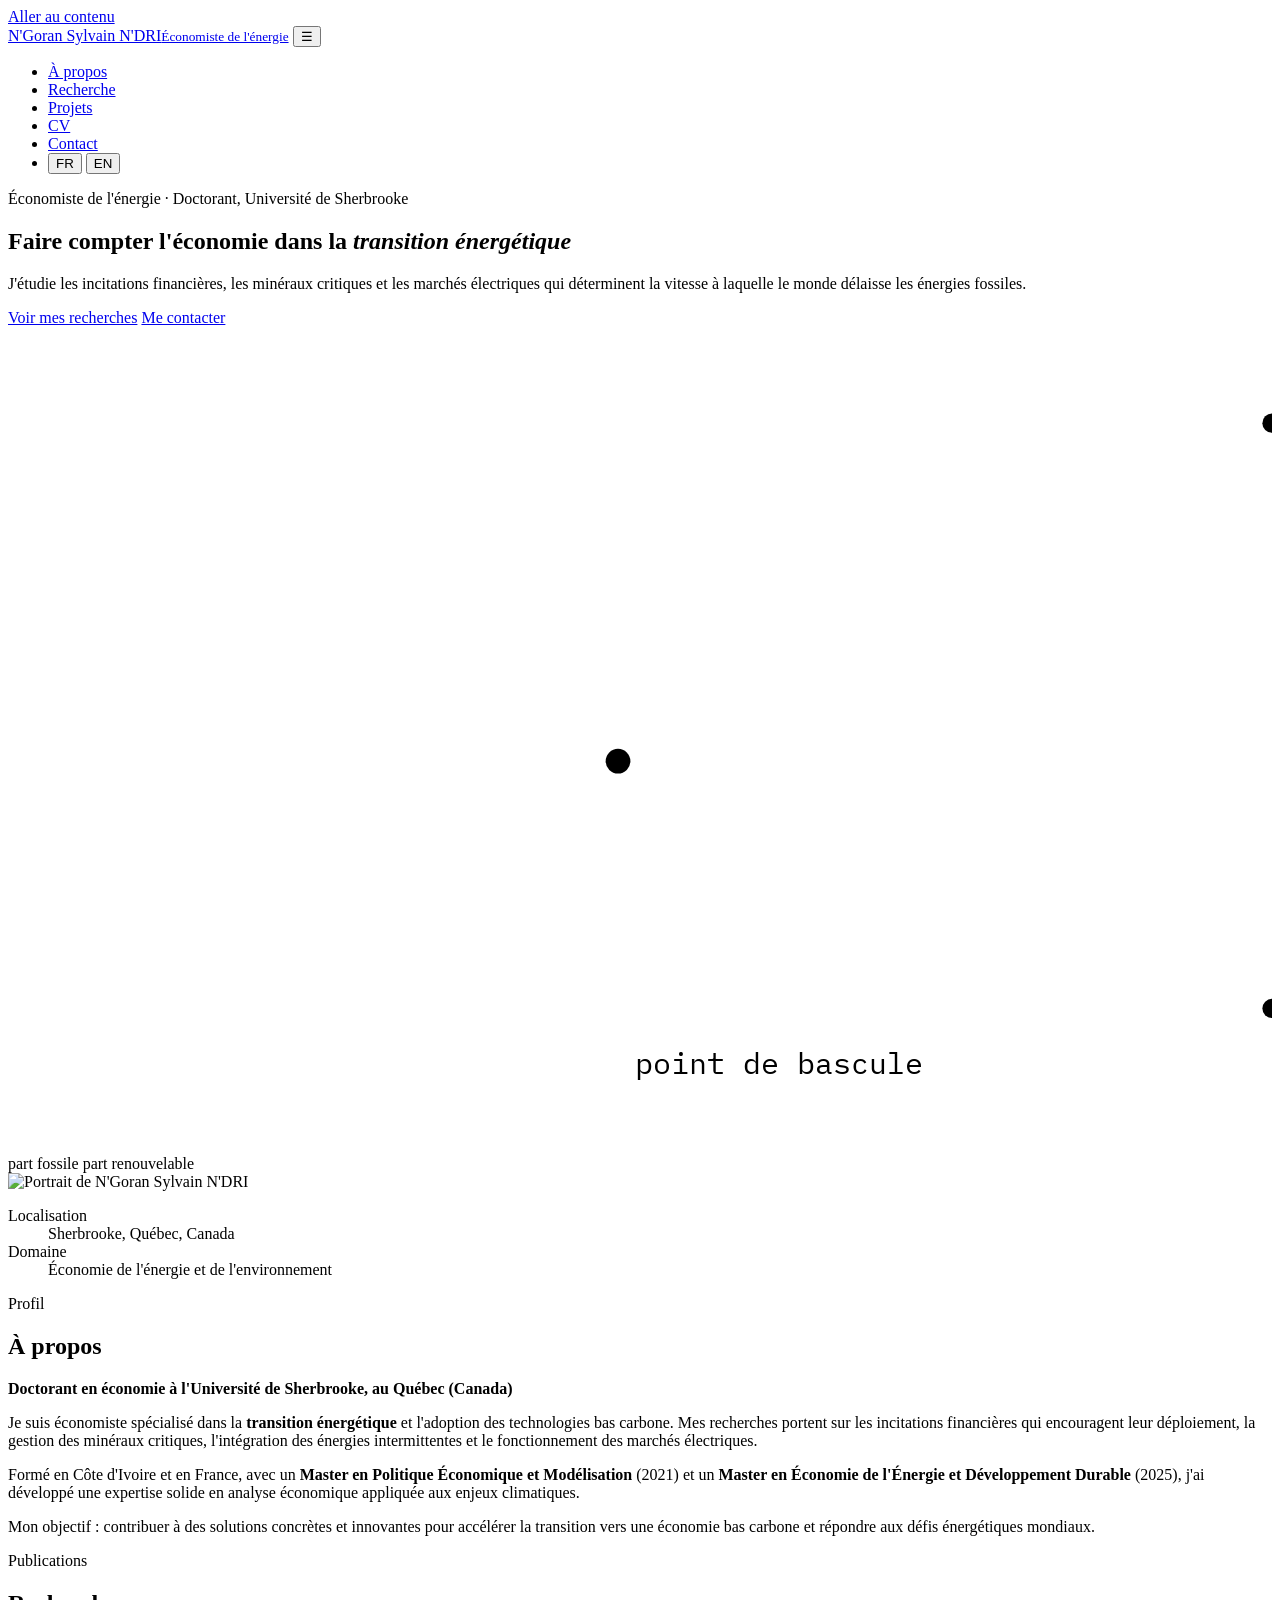
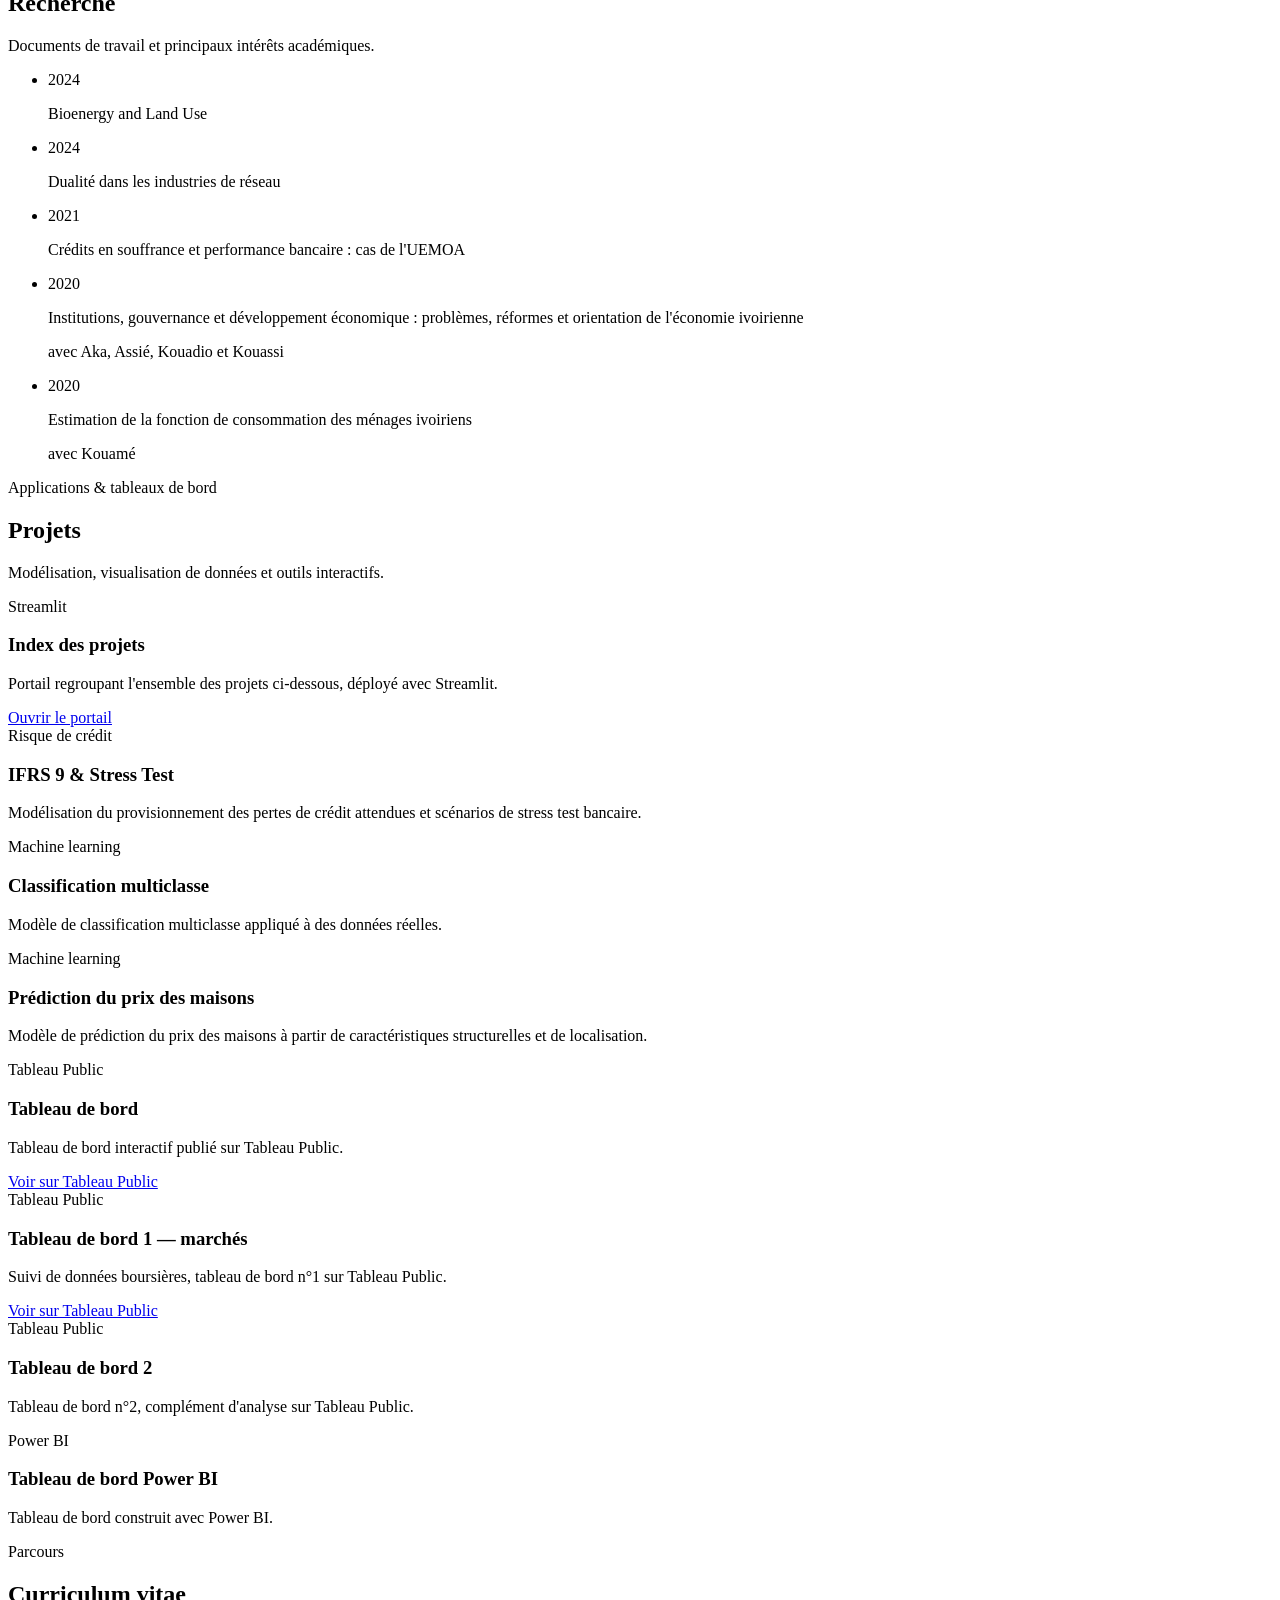
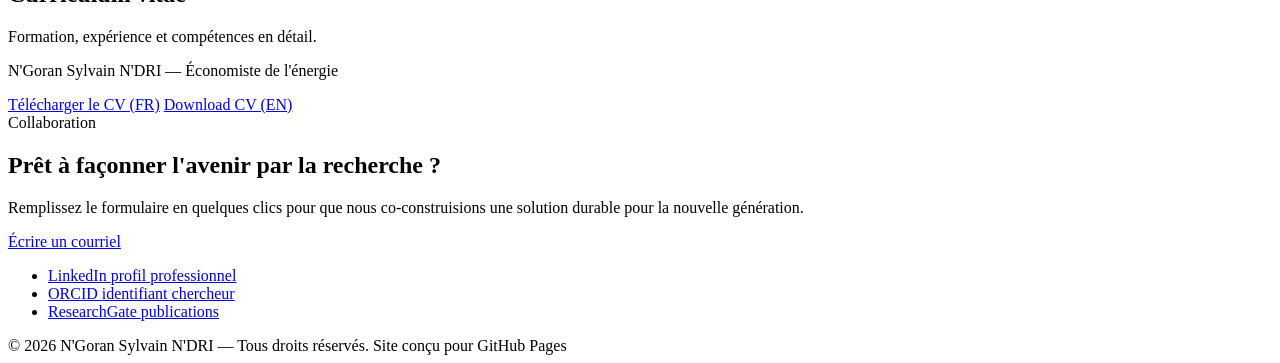
==== index.html @ 0ca48162 "Add files via upload" ====
<!DOCTYPE html>
<html lang="fr">
<head>
<meta charset="UTF-8">
<meta name="viewport" content="width=device-width, initial-scale=1.0">
<title>N'Goran Sylvain N'DRI — Économiste de l'énergie</title>
<meta name="description" content="N'Goran Sylvain N'DRI, économiste de l'énergie et doctorant à l'Université de Sherbrooke. Recherche sur la transition énergétique, les minéraux critiques et les marchés électriques.">
<link rel="icon" href="data:,">
<link rel="preconnect" href="https://fonts.googleapis.com">
<link rel="preconnect" href="https://fonts.gstatic.com" crossorigin>
<link href="https://fonts.googleapis.com/css2?family=Fraunces:ital,opsz,wght@0,9..144,400;0,9..144,600;1,9..144,500&family=IBM+Plex+Sans:wght@400;500;600&family=IBM+Plex+Mono:wght@400;500&display=swap" rel="stylesheet">
<link rel="stylesheet" href="assets/css/style.css">
</head>
<body>

<a class="skip-link" href="#main">Aller au contenu</a>

<header class="site-header">
  <nav class="nav">
    <a class="wordmark" href="#top">N'Goran Sylvain N'DRI<small>Économiste de l'énergie</small></a>
    <button class="nav-toggle" aria-expanded="false" aria-label="Ouvrir le menu">☰</button>
    <ul class="nav-links">
      <li><a href="#about" data-i18n="nav.about">À propos</a></li>
      <li><a href="#research" data-i18n="nav.research">Recherche</a></li>
      <li><a href="#projects" data-i18n="nav.projects">Projets</a></li>
      <li><a href="#cv" data-i18n="nav.cv">CV</a></li>
      <li><a href="#contact" data-i18n="nav.contact">Contact</a></li>
      <li class="lang-toggle" role="group" aria-label="Langue du site">
        <button type="button" data-lang="fr" aria-pressed="true">FR</button>
        <button type="button" data-lang="en" aria-pressed="false">EN</button>
      </li>
    </ul>
  </nav>
</header>

<main id="main">

  <!-- ================= HERO ================= -->
  <section class="hero" id="top">
    <div class="container">
      <div class="hero-text">
        <span class="hero-eyebrow" data-i18n="hero.eyebrow">Économiste de l'énergie · Doctorant, Université de Sherbrooke</span>
        <h1 data-i18n="hero.h1">Faire compter l'économie dans la <em>transition énergétique</em></h1>
        <p class="hero-lede" data-i18n="hero.lede">J'étudie les incitations financières, les minéraux critiques et les marchés électriques qui déterminent la vitesse à laquelle le monde délaisse les énergies fossiles.</p>
        <div class="hero-actions">
          <a class="btn btn-primary" href="#research" data-i18n="hero.cta1">Voir mes recherches</a>
          <a class="btn btn-ghost" href="#contact" data-i18n="hero.cta2">Me contacter</a>
        </div>
      </div>

      <div class="hero-chart" aria-hidden="true">
        <svg viewBox="0 0 460 300" xmlns="http://www.w3.org/2000/svg">
          <!-- axe -->
          <line x1="0" y1="255" x2="460" y2="255" stroke="rgba(255,255,255,0.18)" stroke-width="1"/>
          <!-- graduations façon compteur -->
          <g stroke="rgba(255,255,255,0.18)" stroke-width="1">
            <line x1="0" y1="255" x2="0" y2="262"/>
            <line x1="76" y1="255" x2="76" y2="262"/>
            <line x1="152" y1="255" x2="152" y2="262"/>
            <line x1="228" y1="255" x2="228" y2="262"/>
            <line x1="304" y1="255" x2="304" y2="262"/>
            <line x1="380" y1="255" x2="380" y2="262"/>
            <line x1="456" y1="255" x2="456" y2="262"/>
          </g>

          <!-- courbe fossile : décline -->
          <path d="M0,60 C 90,75 150,120 220,165 C 300,205 360,235 460,248"
                fill="none" stroke="var(--fossil)" stroke-width="2.5" stroke-linecap="round"/>
          <!-- courbe renouvelable : monte -->
          <path d="M0,240 C 90,225 150,190 220,150 C 300,100 360,60 460,35"
                fill="none" stroke="var(--renew)" stroke-width="2.5" stroke-linecap="round"/>

          <!-- point de croisement -->
          <circle cx="222" cy="158" r="4.5" fill="var(--amber)"/>
          <line x1="222" y1="158" x2="222" y2="255" stroke="var(--amber)" stroke-width="1" stroke-dasharray="3 4"/>
          <text x="228" y="272" fill="var(--amber)" font-family="IBM Plex Mono, monospace" font-size="11">
            point de bascule
          </text>

          <!-- marqueurs de fin -->
          <circle cx="460" cy="248" r="3.5" fill="var(--fossil)"/>
          <circle cx="460" cy="35" r="3.5" fill="var(--renew)"/>
        </svg>
        <div class="chart-caption">
          <span><i class="dot" style="background:var(--fossil)"></i><span data-i18n="hero.chart.fossil">part fossile</span></span>
          <span><i class="dot" style="background:var(--renew)"></i><span data-i18n="hero.chart.renew">part renouvelable</span></span>
        </div>
      </div>
    </div>
  </section>

  <!-- ================= ABOUT ================= -->
  <section id="about">
    <div class="container about-grid">
      <div class="about-side">
        <div class="about-portrait">
          <img src="assets/img/portrait.png" alt="Portrait de N'Goran Sylvain N'DRI" width="260" height="298">
        </div>
        <dl class="about-credentials">
          <dt data-i18n="about.cred.location">Localisation</dt>
          <dd data-i18n="about.cred.location.val">Sherbrooke, Québec, Canada</dd>
          <dt data-i18n="about.cred.field">Domaine</dt>
          <dd data-i18n="about.cred.field.val">Économie de l'énergie et de l'environnement</dd>
        </dl>
      </div>
      <div class="about-body">
        <span class="eyebrow" data-i18n="about.eyebrow">Profil</span>
        <h2 data-i18n="about.h2">À propos</h2>
        <p style="margin-top:18px; font-weight:600; color:var(--teal);" data-i18n="about.role">Doctorant en économie à l'Université de Sherbrooke, au Québec (Canada)</p>
        <p data-i18n="about.p1">Je suis économiste spécialisé dans la <strong>transition énergétique</strong> et l'adoption des technologies bas carbone. Mes recherches portent sur les incitations financières qui encouragent leur déploiement, la gestion des minéraux critiques, l'intégration des énergies intermittentes et le fonctionnement des marchés électriques.</p>
        <p data-i18n="about.p2">Formé en Côte d'Ivoire et en France, avec un <strong>Master en Politique Économique et Modélisation</strong> (2021) et un <strong>Master en Économie de l'Énergie et Développement Durable</strong> (2025), j'ai développé une expertise solide en analyse économique appliquée aux enjeux climatiques.</p>
        <p class="pull-goal" data-i18n="about.goal">Mon objectif : contribuer à des solutions concrètes et innovantes pour accélérer la transition vers une économie bas carbone et répondre aux défis énergétiques mondiaux.</p>
      </div>
    </div>
  </section>

  <!-- ================= RESEARCH ================= -->
  <section id="research">
    <div class="container">
      <div class="section-head">
        <div>
          <span class="eyebrow" data-i18n="research.eyebrow">Publications</span>
          <h2 data-i18n="research.h2">Recherche</h2>
        </div>
        <p data-i18n="research.p">Documents de travail et principaux intérêts académiques.</p>
      </div>

      <ul class="paper-list">
        <li class="paper-item">
          <span class="paper-year">2024</span>
          <div>
            <p class="paper-title">Bioenergy and Land Use</p>
          </div>
        </li>
        <li class="paper-item">
          <span class="paper-year">2024</span>
          <div>
            <p class="paper-title">Dualité dans les industries de réseau</p>
          </div>
        </li>
        <li class="paper-item">
          <span class="paper-year">2021</span>
          <div>
            <p class="paper-title">Crédits en souffrance et performance bancaire&nbsp;: cas de l'UEMOA</p>
          </div>
        </li>
        <li class="paper-item">
          <span class="paper-year">2020</span>
          <div>
            <p class="paper-title">Institutions, gouvernance et développement économique&nbsp;: problèmes, réformes et orientation de l'économie ivoirienne</p>
            <p class="paper-coauthors" data-i18n="research.coauthors1">avec Aka, Assié, Kouadio et Kouassi</p>
          </div>
        </li>
        <li class="paper-item">
          <span class="paper-year">2020</span>
          <div>
            <p class="paper-title">Estimation de la fonction de consommation des ménages ivoiriens</p>
            <p class="paper-coauthors" data-i18n="research.coauthors2">avec Kouamé</p>
          </div>
        </li>
      </ul>
    </div>
  </section>

  <!-- ================= PROJECTS ================= -->
  <section id="projects">
    <div class="container">
      <div class="section-head">
        <div>
          <span class="eyebrow" data-i18n="projects.eyebrow">Applications &amp; tableaux de bord</span>
          <h2 data-i18n="projects.h2">Projets</h2>
        </div>
        <p data-i18n="projects.p">Modélisation, visualisation de données et outils interactifs.</p>
      </div>

      <div class="project-grid">
        <div class="project-card">
          <span class="project-tag">Streamlit</span>
          <h3>Index des projets</h3>
          <p data-i18n="projects.index.desc">Portail regroupant l'ensemble des projets ci-dessous, déployé avec Streamlit.</p>
          <a href="https://sylvainndri-ndri-index-3czarp.streamlit.app/" target="_blank" rel="noopener" data-i18n="projects.index.link">Ouvrir le portail</a>
        </div>

        <div class="project-card">
          <span class="project-tag">Risque de crédit</span>
          <h3>IFRS 9 &amp; Stress Test</h3>
          <p data-i18n="projects.ifrs.desc">Modélisation du provisionnement des pertes de crédit attendues et scénarios de stress test bancaire.</p>
        </div>

        <div class="project-card">
          <span class="project-tag">Machine learning</span>
          <h3>Classification multiclasse</h3>
          <p data-i18n="projects.classif.desc">Modèle de classification multiclasse appliqué à des données réelles.</p>
        </div>

        <div class="project-card">
          <span class="project-tag">Machine learning</span>
          <h3>Prédiction du prix des maisons</h3>
          <p data-i18n="projects.house.desc">Modèle de prédiction du prix des maisons à partir de caractéristiques structurelles et de localisation.</p>
        </div>

        <div class="project-card">
          <span class="project-tag">Tableau Public</span>
          <h3>Tableau de bord</h3>
          <p data-i18n="projects.tableau0.desc">Tableau de bord interactif publié sur Tableau Public.</p>
          <a href="https://public.tableau.com/app/profile/tony5276/viz/Tableaudebord_16713179649930/Tableaudebord" target="_blank" rel="noopener" data-i18n="projects.tableau0.link">Voir sur Tableau Public</a>
        </div>

        <div class="project-card">
          <span class="project-tag">Tableau Public</span>
          <h3>Tableau de bord 1 — marchés</h3>
          <p data-i18n="projects.tableau1.desc">Suivi de données boursières, tableau de bord n°1 sur Tableau Public.</p>
          <a href="https://public.tableau.com/app/profile/tony5276/viz/Stock_16720822769790/Tableaudebord1" target="_blank" rel="noopener" data-i18n="projects.tableau1.link">Voir sur Tableau Public</a>
        </div>

        <div class="project-card">
          <span class="project-tag">Tableau Public</span>
          <h3>Tableau de bord 2</h3>
          <p data-i18n="projects.tableau2.desc">Tableau de bord n°2, complément d'analyse sur Tableau Public.</p>
        </div>

        <div class="project-card">
          <span class="project-tag">Power BI</span>
          <h3>Tableau de bord Power BI</h3>
          <p data-i18n="projects.powerbi.desc">Tableau de bord construit avec Power BI.</p>
        </div>
      </div>
    </div>
  </section>

  <!-- ================= CV ================= -->
  <section id="cv" class="cv-section">
    <div class="container">
      <div class="section-head">
        <div>
          <span class="eyebrow" data-i18n="cv.eyebrow">Parcours</span>
          <h2 data-i18n="cv.h2">Curriculum vitae</h2>
        </div>
        <p data-i18n="cv.p">Formation, expérience et compétences en détail.</p>
      </div>

      <div class="cv-box">
        <p>N'Goran Sylvain N'DRI — Économiste de l'énergie</p>
        <div class="cv-actions">
          <!-- TODO : déposez vos fichiers CV dans assets/cv/ et corrigez les noms ci-dessous si besoin -->
          <a class="btn btn-outline" href="assets/cv/CV-NDRI-FR.pdf" data-i18n="cv.download.fr">Télécharger le CV (FR)</a>
          <a class="btn btn-outline" href="assets/cv/CV-NDRI-EN.pdf" data-i18n="cv.download.en">Download CV (EN)</a>
        </div>
      </div>
    </div>
  </section>

  <!-- ================= CONTACT ================= -->
  <section id="contact" class="contact-section">
    <div class="container contact-grid">
      <div>
        <span class="eyebrow" data-i18n="contact.eyebrow">Collaboration</span>
        <h2 data-i18n="contact.h2">Prêt à façonner l'avenir par la recherche&nbsp;?</h2>
        <p class="contact-lede" data-i18n="contact.lede">Remplissez le formulaire en quelques clics pour que nous co-construisions une solution durable pour la nouvelle génération.</p>
        <!-- TODO : remplacez par votre adresse courriel -->
        <a class="btn btn-primary" href="mailto:contact@sylvain-ndri.com" data-i18n="contact.emailbtn">Écrire un courriel</a>
      </div>
      <ul class="social-list">
        <!-- TODO : remplacez les liens # par vos profils réels -->
        <li><a href="#" target="_blank" rel="noopener">LinkedIn <span class="hint" data-i18n="contact.linkedin.hint">profil professionnel</span></a></li>
        <li><a href="#" target="_blank" rel="noopener">ORCID <span class="hint" data-i18n="contact.orcid.hint">identifiant chercheur</span></a></li>
        <li><a href="#" target="_blank" rel="noopener">ResearchGate <span class="hint" data-i18n="contact.researchgate.hint">publications</span></a></li>
      </ul>
    </div>
  </section>

</main>

<footer class="site-footer">
  <div class="container">
    <span>© 2026 N'Goran Sylvain N'DRI — <span data-i18n="footer.rights">Tous droits réservés.</span></span>
    <span data-i18n="footer.built">Site conçu pour GitHub Pages</span>
  </div>
</footer>

<script src="assets/js/script.js"></script>
</body>
</html>
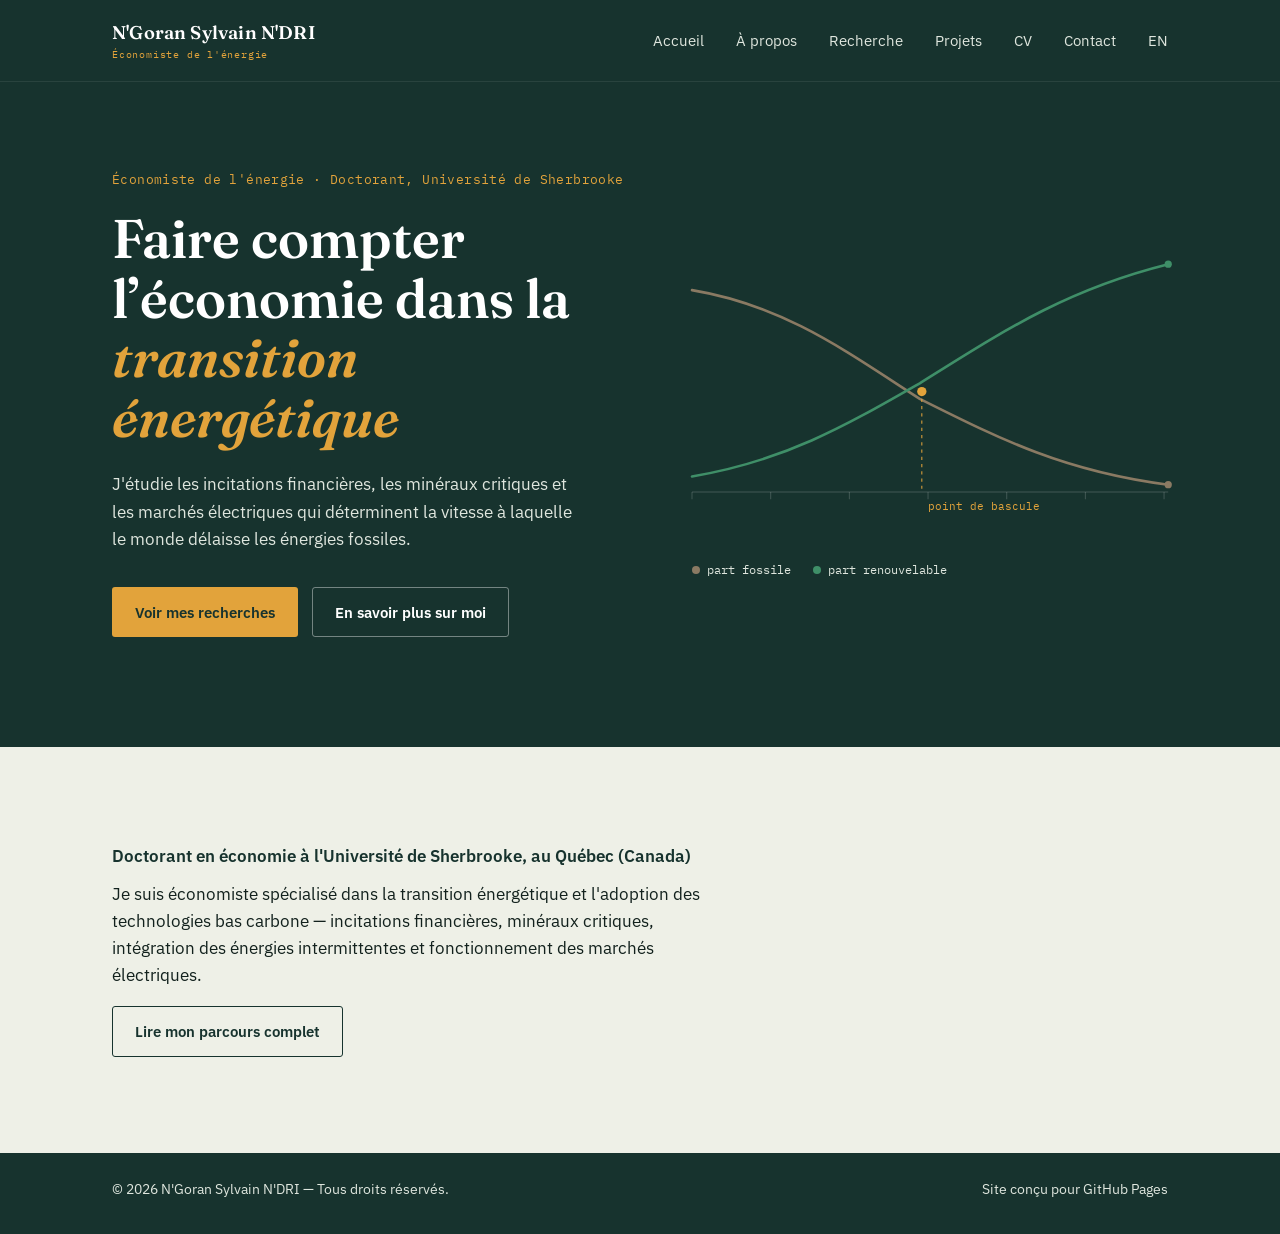
==== commit 23e72440: "Add files via upload" ====
--- a/index.html
+++ b/index.html
@@ -4,12 +4,12 @@
 <meta charset="UTF-8">
 <meta name="viewport" content="width=device-width, initial-scale=1.0">
 <title>N'Goran Sylvain N'DRI — Économiste de l'énergie</title>
-<meta name="description" content="N'Goran Sylvain N'DRI, économiste de l'énergie et doctorant à l'Université de Sherbrooke. Recherche sur la transition énergétique, les minéraux critiques et les marchés électriques.">
-<link rel="icon" href="data:,">
+
 <link rel="preconnect" href="https://fonts.googleapis.com">
 <link rel="preconnect" href="https://fonts.gstatic.com" crossorigin>
 <link href="https://fonts.googleapis.com/css2?family=Fraunces:ital,opsz,wght@0,9..144,400;0,9..144,600;1,9..144,500&family=IBM+Plex+Sans:wght@400;500;600&family=IBM+Plex+Mono:wght@400;500&display=swap" rel="stylesheet">
 <link rel="stylesheet" href="assets/css/style.css">
+<link rel="icon" href="data:,">
 </head>
 <body>
 
@@ -17,42 +17,37 @@
 
 <header class="site-header">
   <nav class="nav">
-    <a class="wordmark" href="#top">N'Goran Sylvain N'DRI<small>Économiste de l'énergie</small></a>
+    <a class="wordmark" href="index.html">N'Goran Sylvain N'DRI<small>Économiste de l'énergie</small></a>
     <button class="nav-toggle" aria-expanded="false" aria-label="Ouvrir le menu">☰</button>
     <ul class="nav-links">
-      <li><a href="#about" data-i18n="nav.about">À propos</a></li>
-      <li><a href="#research" data-i18n="nav.research">Recherche</a></li>
-      <li><a href="#projects" data-i18n="nav.projects">Projets</a></li>
-      <li><a href="#cv" data-i18n="nav.cv">CV</a></li>
-      <li><a href="#contact" data-i18n="nav.contact">Contact</a></li>
-      <li class="lang-toggle" role="group" aria-label="Langue du site">
-        <button type="button" data-lang="fr" aria-pressed="true">FR</button>
-        <button type="button" data-lang="en" aria-pressed="false">EN</button>
-      </li>
+      <li><a href="index.html" aria-current="page">Accueil</a></li>
+      <li><a href="a-propos.html">À propos</a></li>
+      <li><a href="recherche.html">Recherche</a></li>
+      <li><a href="projets.html">Projets</a></li>
+      <li><a href="cv.html">CV</a></li>
+      <li><a href="contact.html">Contact</a></li>
+      <li><a class="lang-link" href="en/index.html">EN</a></li>
     </ul>
   </nav>
 </header>
 
 <main id="main">
 
-  <!-- ================= HERO ================= -->
-  <section class="hero" id="top">
+  <section class="hero">
     <div class="container">
       <div class="hero-text">
-        <span class="hero-eyebrow" data-i18n="hero.eyebrow">Économiste de l'énergie · Doctorant, Université de Sherbrooke</span>
-        <h1 data-i18n="hero.h1">Faire compter l'économie dans la <em>transition énergétique</em></h1>
-        <p class="hero-lede" data-i18n="hero.lede">J'étudie les incitations financières, les minéraux critiques et les marchés électriques qui déterminent la vitesse à laquelle le monde délaisse les énergies fossiles.</p>
+        <span class="hero-eyebrow">Économiste de l'énergie · Doctorant, Université de Sherbrooke</span>
+        <h1>Faire compter l’économie dans la <em>transition énergétique</em></h1>
+        <p class="hero-lede">J'étudie les incitations financières, les minéraux critiques et les marchés électriques qui déterminent la vitesse à laquelle le monde délaisse les énergies fossiles.</p>
         <div class="hero-actions">
-          <a class="btn btn-primary" href="#research" data-i18n="hero.cta1">Voir mes recherches</a>
-          <a class="btn btn-ghost" href="#contact" data-i18n="hero.cta2">Me contacter</a>
+          <a class="btn btn-primary" href="recherche.html">Voir mes recherches</a>
+          <a class="btn btn-ghost" href="a-propos.html">En savoir plus sur moi</a>
         </div>
       </div>
-
+      
       <div class="hero-chart" aria-hidden="true">
         <svg viewBox="0 0 460 300" xmlns="http://www.w3.org/2000/svg">
-          <!-- axe -->
           <line x1="0" y1="255" x2="460" y2="255" stroke="rgba(255,255,255,0.18)" stroke-width="1"/>
-          <!-- graduations façon compteur -->
           <g stroke="rgba(255,255,255,0.18)" stroke-width="1">
             <line x1="0" y1="255" x2="0" y2="262"/>
             <line x1="76" y1="255" x2="76" y2="262"/>
@@ -62,210 +57,32 @@
             <line x1="380" y1="255" x2="380" y2="262"/>
             <line x1="456" y1="255" x2="456" y2="262"/>
           </g>
-
-          <!-- courbe fossile : décline -->
           <path d="M0,60 C 90,75 150,120 220,165 C 300,205 360,235 460,248"
                 fill="none" stroke="var(--fossil)" stroke-width="2.5" stroke-linecap="round"/>
-          <!-- courbe renouvelable : monte -->
           <path d="M0,240 C 90,225 150,190 220,150 C 300,100 360,60 460,35"
                 fill="none" stroke="var(--renew)" stroke-width="2.5" stroke-linecap="round"/>
-
-          <!-- point de croisement -->
           <circle cx="222" cy="158" r="4.5" fill="var(--amber)"/>
           <line x1="222" y1="158" x2="222" y2="255" stroke="var(--amber)" stroke-width="1" stroke-dasharray="3 4"/>
-          <text x="228" y="272" fill="var(--amber)" font-family="IBM Plex Mono, monospace" font-size="11">
-            point de bascule
-          </text>
-
-          <!-- marqueurs de fin -->
+          <text x="228" y="272" fill="var(--amber)" font-family="IBM Plex Mono, monospace" font-size="11">point de bascule</text>
           <circle cx="460" cy="248" r="3.5" fill="var(--fossil)"/>
           <circle cx="460" cy="35" r="3.5" fill="var(--renew)"/>
         </svg>
         <div class="chart-caption">
-          <span><i class="dot" style="background:var(--fossil)"></i><span data-i18n="hero.chart.fossil">part fossile</span></span>
-          <span><i class="dot" style="background:var(--renew)"></i><span data-i18n="hero.chart.renew">part renouvelable</span></span>
+          <span><i class="dot" style="background:var(--fossil)"></i><span>part fossile</span></span>
+          <span><i class="dot" style="background:var(--renew)"></i><span>part renouvelable</span></span>
         </div>
       </div>
+
     </div>
   </section>
 
-  <!-- ================= ABOUT ================= -->
-  <section id="about">
-    <div class="container about-grid">
-      <div class="about-side">
-        <div class="about-portrait">
-          <img src="assets/img/portrait.png" alt="Portrait de N'Goran Sylvain N'DRI" width="260" height="298">
-        </div>
-        <dl class="about-credentials">
-          <dt data-i18n="about.cred.location">Localisation</dt>
-          <dd data-i18n="about.cred.location.val">Sherbrooke, Québec, Canada</dd>
-          <dt data-i18n="about.cred.field">Domaine</dt>
-          <dd data-i18n="about.cred.field.val">Économie de l'énergie et de l'environnement</dd>
-        </dl>
+  <section class="home-intro">
+    <div class="container">
+      <div>
+        <p style="font-weight:600;color:var(--teal);margin-bottom:10px;">Doctorant en économie à l'Université de Sherbrooke, au Québec (Canada)</p>
+        <p>Je suis économiste spécialisé dans la transition énergétique et l'adoption des technologies bas carbone — incitations financières, minéraux critiques, intégration des énergies intermittentes et fonctionnement des marchés électriques.</p>
       </div>
-      <div class="about-body">
-        <span class="eyebrow" data-i18n="about.eyebrow">Profil</span>
-        <h2 data-i18n="about.h2">À propos</h2>
-        <p style="margin-top:18px; font-weight:600; color:var(--teal);" data-i18n="about.role">Doctorant en économie à l'Université de Sherbrooke, au Québec (Canada)</p>
-        <p data-i18n="about.p1">Je suis économiste spécialisé dans la <strong>transition énergétique</strong> et l'adoption des technologies bas carbone. Mes recherches portent sur les incitations financières qui encouragent leur déploiement, la gestion des minéraux critiques, l'intégration des énergies intermittentes et le fonctionnement des marchés électriques.</p>
-        <p data-i18n="about.p2">Formé en Côte d'Ivoire et en France, avec un <strong>Master en Politique Économique et Modélisation</strong> (2021) et un <strong>Master en Économie de l'Énergie et Développement Durable</strong> (2025), j'ai développé une expertise solide en analyse économique appliquée aux enjeux climatiques.</p>
-        <p class="pull-goal" data-i18n="about.goal">Mon objectif : contribuer à des solutions concrètes et innovantes pour accélérer la transition vers une économie bas carbone et répondre aux défis énergétiques mondiaux.</p>
-      </div>
-    </div>
-  </section>
-
-  <!-- ================= RESEARCH ================= -->
-  <section id="research">
-    <div class="container">
-      <div class="section-head">
-        <div>
-          <span class="eyebrow" data-i18n="research.eyebrow">Publications</span>
-          <h2 data-i18n="research.h2">Recherche</h2>
-        </div>
-        <p data-i18n="research.p">Documents de travail et principaux intérêts académiques.</p>
-      </div>
-
-      <ul class="paper-list">
-        <li class="paper-item">
-          <span class="paper-year">2024</span>
-          <div>
-            <p class="paper-title">Bioenergy and Land Use</p>
-          </div>
-        </li>
-        <li class="paper-item">
-          <span class="paper-year">2024</span>
-          <div>
-            <p class="paper-title">Dualité dans les industries de réseau</p>
-          </div>
-        </li>
-        <li class="paper-item">
-          <span class="paper-year">2021</span>
-          <div>
-            <p class="paper-title">Crédits en souffrance et performance bancaire&nbsp;: cas de l'UEMOA</p>
-          </div>
-        </li>
-        <li class="paper-item">
-          <span class="paper-year">2020</span>
-          <div>
-            <p class="paper-title">Institutions, gouvernance et développement économique&nbsp;: problèmes, réformes et orientation de l'économie ivoirienne</p>
-            <p class="paper-coauthors" data-i18n="research.coauthors1">avec Aka, Assié, Kouadio et Kouassi</p>
-          </div>
-        </li>
-        <li class="paper-item">
-          <span class="paper-year">2020</span>
-          <div>
-            <p class="paper-title">Estimation de la fonction de consommation des ménages ivoiriens</p>
-            <p class="paper-coauthors" data-i18n="research.coauthors2">avec Kouamé</p>
-          </div>
-        </li>
-      </ul>
-    </div>
-  </section>
-
-  <!-- ================= PROJECTS ================= -->
-  <section id="projects">
-    <div class="container">
-      <div class="section-head">
-        <div>
-          <span class="eyebrow" data-i18n="projects.eyebrow">Applications &amp; tableaux de bord</span>
-          <h2 data-i18n="projects.h2">Projets</h2>
-        </div>
-        <p data-i18n="projects.p">Modélisation, visualisation de données et outils interactifs.</p>
-      </div>
-
-      <div class="project-grid">
-        <div class="project-card">
-          <span class="project-tag">Streamlit</span>
-          <h3>Index des projets</h3>
-          <p data-i18n="projects.index.desc">Portail regroupant l'ensemble des projets ci-dessous, déployé avec Streamlit.</p>
-          <a href="https://sylvainndri-ndri-index-3czarp.streamlit.app/" target="_blank" rel="noopener" data-i18n="projects.index.link">Ouvrir le portail</a>
-        </div>
-
-        <div class="project-card">
-          <span class="project-tag">Risque de crédit</span>
-          <h3>IFRS 9 &amp; Stress Test</h3>
-          <p data-i18n="projects.ifrs.desc">Modélisation du provisionnement des pertes de crédit attendues et scénarios de stress test bancaire.</p>
-        </div>
-
-        <div class="project-card">
-          <span class="project-tag">Machine learning</span>
-          <h3>Classification multiclasse</h3>
-          <p data-i18n="projects.classif.desc">Modèle de classification multiclasse appliqué à des données réelles.</p>
-        </div>
-
-        <div class="project-card">
-          <span class="project-tag">Machine learning</span>
-          <h3>Prédiction du prix des maisons</h3>
-          <p data-i18n="projects.house.desc">Modèle de prédiction du prix des maisons à partir de caractéristiques structurelles et de localisation.</p>
-        </div>
-
-        <div class="project-card">
-          <span class="project-tag">Tableau Public</span>
-          <h3>Tableau de bord</h3>
-          <p data-i18n="projects.tableau0.desc">Tableau de bord interactif publié sur Tableau Public.</p>
-          <a href="https://public.tableau.com/app/profile/tony5276/viz/Tableaudebord_16713179649930/Tableaudebord" target="_blank" rel="noopener" data-i18n="projects.tableau0.link">Voir sur Tableau Public</a>
-        </div>
-
-        <div class="project-card">
-          <span class="project-tag">Tableau Public</span>
-          <h3>Tableau de bord 1 — marchés</h3>
-          <p data-i18n="projects.tableau1.desc">Suivi de données boursières, tableau de bord n°1 sur Tableau Public.</p>
-          <a href="https://public.tableau.com/app/profile/tony5276/viz/Stock_16720822769790/Tableaudebord1" target="_blank" rel="noopener" data-i18n="projects.tableau1.link">Voir sur Tableau Public</a>
-        </div>
-
-        <div class="project-card">
-          <span class="project-tag">Tableau Public</span>
-          <h3>Tableau de bord 2</h3>
-          <p data-i18n="projects.tableau2.desc">Tableau de bord n°2, complément d'analyse sur Tableau Public.</p>
-        </div>
-
-        <div class="project-card">
-          <span class="project-tag">Power BI</span>
-          <h3>Tableau de bord Power BI</h3>
-          <p data-i18n="projects.powerbi.desc">Tableau de bord construit avec Power BI.</p>
-        </div>
-      </div>
-    </div>
-  </section>
-
-  <!-- ================= CV ================= -->
-  <section id="cv" class="cv-section">
-    <div class="container">
-      <div class="section-head">
-        <div>
-          <span class="eyebrow" data-i18n="cv.eyebrow">Parcours</span>
-          <h2 data-i18n="cv.h2">Curriculum vitae</h2>
-        </div>
-        <p data-i18n="cv.p">Formation, expérience et compétences en détail.</p>
-      </div>
-
-      <div class="cv-box">
-        <p>N'Goran Sylvain N'DRI — Économiste de l'énergie</p>
-        <div class="cv-actions">
-          <!-- TODO : déposez vos fichiers CV dans assets/cv/ et corrigez les noms ci-dessous si besoin -->
-          <a class="btn btn-outline" href="assets/cv/CV-NDRI-FR.pdf" data-i18n="cv.download.fr">Télécharger le CV (FR)</a>
-          <a class="btn btn-outline" href="assets/cv/CV-NDRI-EN.pdf" data-i18n="cv.download.en">Download CV (EN)</a>
-        </div>
-      </div>
-    </div>
-  </section>
-
-  <!-- ================= CONTACT ================= -->
-  <section id="contact" class="contact-section">
-    <div class="container contact-grid">
-      <div>
-        <span class="eyebrow" data-i18n="contact.eyebrow">Collaboration</span>
-        <h2 data-i18n="contact.h2">Prêt à façonner l'avenir par la recherche&nbsp;?</h2>
-        <p class="contact-lede" data-i18n="contact.lede">Remplissez le formulaire en quelques clics pour que nous co-construisions une solution durable pour la nouvelle génération.</p>
-        <!-- TODO : remplacez par votre adresse courriel -->
-        <a class="btn btn-primary" href="mailto:contact@sylvain-ndri.com" data-i18n="contact.emailbtn">Écrire un courriel</a>
-      </div>
-      <ul class="social-list">
-        <!-- TODO : remplacez les liens # par vos profils réels -->
-        <li><a href="#" target="_blank" rel="noopener">LinkedIn <span class="hint" data-i18n="contact.linkedin.hint">profil professionnel</span></a></li>
-        <li><a href="#" target="_blank" rel="noopener">ORCID <span class="hint" data-i18n="contact.orcid.hint">identifiant chercheur</span></a></li>
-        <li><a href="#" target="_blank" rel="noopener">ResearchGate <span class="hint" data-i18n="contact.researchgate.hint">publications</span></a></li>
-      </ul>
+      <a class="btn btn-outline" href="a-propos.html">Lire mon parcours complet</a>
     </div>
   </section>
 
@@ -273,8 +90,8 @@
 
 <footer class="site-footer">
   <div class="container">
-    <span>© 2026 N'Goran Sylvain N'DRI — <span data-i18n="footer.rights">Tous droits réservés.</span></span>
-    <span data-i18n="footer.built">Site conçu pour GitHub Pages</span>
+    <span>© 2026 N'Goran Sylvain N'DRI — Tous droits réservés.</span>
+    <span>Site conçu pour GitHub Pages</span>
   </div>
 </footer>
 
--- a/assets/css/style.css
+++ b/assets/css/style.css
@@ -0,0 +1,566 @@
+/* ============================================================
+   N'Goran Sylvain N'DRI — site personnel
+   Design: transition énergétique — courbe qui décline (fossile)
+   croisant une courbe qui monte (renouvelables). Encre profonde
+   + papier froid + accent voltage. Serif de caractère pour les
+   titres, sans-serif technique pour le texte courant.
+   ============================================================ */
+
+:root{
+  /* Couleurs */
+  --ink:        #12211d;   /* texte principal, quasi noir teinté sapin */
+  --ink-soft:   #3c4d47;   /* texte secondaire */
+  --paper:      #eef0e7;   /* fond clair, papier froid (pas crème) */
+  --paper-2:    #e4e7db;   /* fond des blocs / cartes */
+  --line:       #c9cdba;   /* traits, séparateurs */
+  --teal:       #17332e;   /* fond sombre principal (nav, hero, footer) */
+  --teal-2:     #204540;   /* dégradé / survol sur fond sombre */
+  --paper-on-teal: #dfe6de;
+  --amber:      #e2a33b;   /* accent "voltage" */
+  --amber-dim:  #b9822c;
+  --fossil:     #8a7a63;   /* courbe qui décline */
+  --renew:      #3f8f68;   /* courbe qui monte */
+
+  /* Typo */
+  --font-display: "Fraunces", "Iowan Old Style", "Palatino Linotype", serif;
+  --font-body: "IBM Plex Sans", -apple-system, "Segoe UI", sans-serif;
+  --font-mono: "IBM Plex Mono", ui-monospace, SFMono-Regular, monospace;
+
+  --measure: 62ch;
+}
+
+*, *::before, *::after{ box-sizing: border-box; }
+
+html{
+  scroll-behavior: smooth;
+}
+
+@media (prefers-reduced-motion: reduce){
+  html{ scroll-behavior: auto; }
+  *{ animation-duration: 0.01ms !important; animation-iteration-count: 1 !important; transition-duration: 0.01ms !important; }
+}
+
+body{
+  margin: 0;
+  background: var(--paper);
+  color: var(--ink);
+  font-family: var(--font-body);
+  font-size: 17px;
+  line-height: 1.6;
+  -webkit-font-smoothing: antialiased;
+}
+
+img{ max-width: 100%; display: block; }
+
+a{ color: inherit; }
+
+h1, h2, h3{
+  font-family: var(--font-display);
+  font-weight: 600;
+  line-height: 1.1;
+  margin: 0;
+}
+
+p{ margin: 0 0 1em; max-width: var(--measure); }
+
+.container{
+  max-width: 1120px;
+  margin: 0 auto;
+  padding: 0 32px;
+}
+
+section{
+  padding: 96px 0;
+  border-bottom: 1px solid var(--line);
+}
+
+section:last-of-type{ border-bottom: none; }
+
+.eyebrow{
+  font-family: var(--font-mono);
+  font-size: 0.78rem;
+  letter-spacing: 0.02em;
+  color: var(--amber-dim);
+  margin-bottom: 10px;
+  display: block;
+}
+
+.section-head{
+  display: flex;
+  justify-content: space-between;
+  align-items: flex-end;
+  gap: 24px;
+  margin-bottom: 48px;
+  flex-wrap: wrap;
+}
+
+.section-head h2{
+  font-size: clamp(1.7rem, 3vw, 2.3rem);
+}
+
+.section-head p{
+  margin: 0;
+  color: var(--ink-soft);
+  max-width: 40ch;
+}
+
+/* -------------------- Skip link -------------------- */
+.skip-link{
+  position: absolute;
+  left: -999px;
+  top: 0;
+  background: var(--amber);
+  color: var(--teal);
+  padding: 10px 16px;
+  z-index: 200;
+  font-weight: 600;
+}
+.skip-link:focus{ left: 12px; top: 12px; }
+
+/* -------------------- Nav -------------------- */
+.site-header{
+  position: sticky;
+  top: 0;
+  z-index: 100;
+  background: var(--teal);
+  color: var(--paper-on-teal);
+  border-bottom: 1px solid rgba(255,255,255,0.08);
+}
+
+.nav{
+  display: flex;
+  align-items: center;
+  justify-content: space-between;
+  padding: 18px 32px;
+  max-width: 1120px;
+  margin: 0 auto;
+}
+
+.wordmark{
+  font-family: var(--font-display);
+  font-size: 1.15rem;
+  font-weight: 600;
+  color: #fff;
+  text-decoration: none;
+  letter-spacing: 0.01em;
+}
+
+.wordmark small{
+  display: block;
+  font-family: var(--font-mono);
+  font-size: 0.62rem;
+  font-weight: 400;
+  color: var(--amber);
+  letter-spacing: 0.08em;
+}
+
+.nav-links{
+  display: flex;
+  align-items: center;
+  gap: 28px;
+  list-style: none;
+  margin: 0;
+  padding: 0;
+}
+
+.nav-links li:not(:last-child){
+  margin-right: 4px; /* filet de sécurité si "gap" en flex n'est pas supporté */
+}
+
+.nav-links a{
+  text-decoration: none;
+  font-size: 0.95rem;
+  color: var(--paper-on-teal);
+  border-bottom: 1px solid transparent;
+  padding-bottom: 2px;
+  transition: border-color 0.15s ease, color 0.15s ease;
+}
+
+.nav-links a:hover,
+.nav-links a:focus-visible{
+  color: var(--amber);
+  border-color: var(--amber);
+}
+
+.lang-toggle{
+  display: inline-flex;
+  border: 1px solid rgba(255,255,255,0.25);
+  border-radius: 999px;
+  overflow: hidden;
+  margin-left: 8px;
+}
+
+.lang-toggle button{
+  background: transparent;
+  border: none;
+  color: var(--paper-on-teal);
+  font-family: var(--font-mono);
+  font-size: 0.72rem;
+  padding: 6px 12px;
+  cursor: pointer;
+}
+
+.lang-toggle button[aria-pressed="true"]{
+  background: var(--amber);
+  color: var(--teal);
+  font-weight: 600;
+}
+
+.nav-toggle{
+  display: none;
+  background: none;
+  border: 1px solid rgba(255,255,255,0.3);
+  color: #fff;
+  border-radius: 6px;
+  padding: 6px 10px;
+  font-size: 1rem;
+  cursor: pointer;
+}
+
+/* -------------------- Hero -------------------- */
+.hero{
+  background: var(--teal);
+  color: var(--paper-on-teal);
+  border-bottom: none;
+  padding: 88px 0 110px;
+  position: relative;
+  overflow: hidden;
+}
+
+.hero .container{
+  display: grid;
+  grid-template-columns: 1.1fr 1fr;
+  gap: 56px;
+  align-items: center;
+}
+
+.hero-eyebrow{
+  font-family: var(--font-mono);
+  font-size: 0.8rem;
+  color: var(--amber);
+  letter-spacing: 0.03em;
+  margin-bottom: 18px;
+  display: block;
+}
+
+.hero h1{
+  color: #fff;
+  font-size: clamp(2.2rem, 4.4vw, 3.4rem);
+  margin-bottom: 22px;
+}
+
+.hero h1 em{
+  font-style: italic;
+  color: var(--amber);
+}
+
+.hero-lede{
+  color: var(--paper-on-teal);
+  font-size: 1.08rem;
+  max-width: 46ch;
+  margin-bottom: 34px;
+}
+
+.hero-actions{
+  display: flex;
+  gap: 14px;
+  flex-wrap: wrap;
+}
+
+.btn{
+  display: inline-block;
+  font-family: var(--font-body);
+  font-size: 0.95rem;
+  font-weight: 600;
+  text-decoration: none;
+  padding: 12px 22px;
+  border-radius: 3px;
+  border: 1px solid transparent;
+  cursor: pointer;
+  transition: transform 0.12s ease, background 0.15s ease, color 0.15s ease, border-color .15s ease;
+}
+
+.btn:hover{ transform: translateY(-1px); }
+
+.btn-primary{
+  background: var(--amber);
+  color: var(--teal);
+}
+.btn-primary:hover{ background: #eeb355; }
+
+.btn-ghost{
+  background: transparent;
+  color: #fff;
+  border-color: rgba(255,255,255,0.4);
+}
+.btn-ghost:hover{ border-color: #fff; }
+
+.btn-outline{
+  background: transparent;
+  color: var(--teal);
+  border-color: var(--teal);
+}
+.btn-outline:hover{ background: var(--teal); color: #fff; }
+
+/* Hero chart: fossil curve declining vs renewables curve rising */
+.hero-chart{ position: relative; }
+
+.hero-chart svg{ width: 100%; height: auto; overflow: visible; }
+
+.chart-caption{
+  display: flex;
+  gap: 22px;
+  margin-top: 14px;
+  font-family: var(--font-mono);
+  font-size: 0.72rem;
+  color: var(--paper-on-teal);
+}
+.chart-caption span{ display: inline-flex; align-items: center; gap: 7px; }
+.dot{ width: 8px; height: 8px; border-radius: 50%; display: inline-block; }
+
+/* -------------------- About -------------------- */
+.about-grid{
+  display: grid;
+  grid-template-columns: 260px 1fr;
+  gap: 56px;
+}
+
+.about-portrait img{
+  border-radius: 3px;
+  border: 1px solid var(--line);
+}
+
+.about-credentials{
+  margin-top: 22px;
+  padding-top: 18px;
+  border-top: 1px solid var(--line);
+  font-size: 0.88rem;
+  color: var(--ink-soft);
+}
+
+.about-credentials dt{
+  font-family: var(--font-mono);
+  font-size: 0.7rem;
+  color: var(--amber-dim);
+  margin-top: 12px;
+}
+.about-credentials dt:first-child{ margin-top: 0; }
+.about-credentials dd{ margin: 2px 0 0; }
+
+.about-body p{ color: var(--ink-soft); }
+.about-body strong{ color: var(--ink); }
+
+.pull-goal{
+  font-family: var(--font-display);
+  font-size: 1.3rem;
+  line-height: 1.4;
+  color: var(--teal);
+  border-left: 3px solid var(--amber);
+  padding-left: 20px;
+  margin: 28px 0 0;
+  max-width: 52ch;
+}
+
+/* -------------------- Research -------------------- */
+.paper-list{
+  list-style: none;
+  margin: 0;
+  padding: 0;
+  border-top: 1px solid var(--line);
+}
+
+.paper-item{
+  display: grid;
+  grid-template-columns: 90px 1fr;
+  gap: 24px;
+  padding: 26px 0;
+  border-bottom: 1px solid var(--line);
+}
+
+.paper-year{
+  font-family: var(--font-mono);
+  color: var(--amber-dim);
+  font-size: 0.95rem;
+  padding-top: 3px;
+}
+
+.paper-title{
+  font-family: var(--font-display);
+  font-size: 1.18rem;
+  color: var(--ink);
+  margin-bottom: 4px;
+}
+
+.paper-coauthors{
+  font-size: 0.9rem;
+  color: var(--ink-soft);
+  margin: 0;
+}
+
+/* -------------------- Projects -------------------- */
+.project-grid{
+  display: grid;
+  grid-template-columns: repeat(auto-fill, minmax(270px, 1fr));
+  gap: 2px;
+  background: var(--line);
+  border: 1px solid var(--line);
+}
+
+.project-card{
+  background: var(--paper);
+  padding: 28px 26px;
+  display: flex;
+  flex-direction: column;
+  gap: 10px;
+}
+
+.project-tag{
+  font-family: var(--font-mono);
+  font-size: 0.68rem;
+  color: var(--amber-dim);
+  letter-spacing: 0.02em;
+}
+
+.project-card h3{
+  font-size: 1.08rem;
+  font-family: var(--font-display);
+}
+
+.project-card p{
+  font-size: 0.9rem;
+  color: var(--ink-soft);
+  margin: 0;
+  flex-grow: 1;
+}
+
+.project-card a{
+  font-size: 0.88rem;
+  font-weight: 600;
+  color: var(--teal);
+  text-decoration: none;
+  border-bottom: 1px solid var(--amber);
+  align-self: flex-start;
+}
+
+.project-card a:hover{ color: var(--amber-dim); }
+
+/* -------------------- CV -------------------- */
+.cv-section{
+  background: var(--paper-2);
+}
+
+.cv-box{
+  display: flex;
+  justify-content: space-between;
+  align-items: center;
+  gap: 24px;
+  flex-wrap: wrap;
+  background: var(--paper);
+  border: 1px solid var(--line);
+  padding: 36px 40px;
+}
+
+.cv-box p{ margin: 0; color: var(--ink-soft); max-width: 46ch; }
+
+.cv-actions{ display: flex; gap: 12px; flex-wrap: wrap; }
+
+/* -------------------- Contact -------------------- */
+.contact-section{
+  background: var(--teal);
+  color: var(--paper-on-teal);
+  border-bottom: none;
+  text-align: left;
+}
+
+.contact-section h2{ color: #fff; }
+
+.contact-grid{
+  display: grid;
+  grid-template-columns: 1.2fr 0.8fr;
+  gap: 48px;
+  align-items: start;
+}
+
+.contact-lede{ max-width: 46ch; color: var(--paper-on-teal); }
+
+.social-list{
+  list-style: none;
+  margin: 0;
+  padding: 0;
+  display: flex;
+  flex-direction: column;
+  gap: 2px;
+}
+
+.social-list a{
+  display: flex;
+  justify-content: space-between;
+  align-items: center;
+  padding: 14px 0;
+  border-bottom: 1px solid rgba(255,255,255,0.15);
+  text-decoration: none;
+  color: #fff;
+  font-family: var(--font-display);
+  font-size: 1.05rem;
+}
+
+.social-list a span.hint{
+  font-family: var(--font-mono);
+  font-size: 0.7rem;
+  color: var(--amber);
+}
+
+.social-list a:hover{ color: var(--amber); }
+
+/* -------------------- Footer -------------------- */
+.site-footer{
+  background: var(--teal);
+  color: var(--paper-on-teal);
+  padding: 26px 0 34px;
+  font-size: 0.85rem;
+}
+
+.site-footer .container{
+  display: flex;
+  justify-content: space-between;
+  gap: 16px;
+  flex-wrap: wrap;
+}
+
+.site-footer a{ color: var(--amber); text-decoration: none; }
+
+/* -------------------- Responsive -------------------- */
+@media (max-width: 860px){
+  .hero .container{ grid-template-columns: 1fr; }
+  .hero-chart{ order: -1; }
+  .about-grid{ grid-template-columns: 1fr; }
+  .about-portrait img{ max-width: 200px; }
+  .contact-grid{ grid-template-columns: 1fr; }
+  section{ padding: 64px 0; }
+}
+
+@media (max-width: 680px){
+  .nav-links{
+    position: absolute;
+    top: 100%;
+    left: 0;
+    right: 0;
+    background: var(--teal);
+    flex-direction: column;
+    align-items: flex-start;
+    padding: 18px 32px 26px;
+    gap: 16px;
+    display: none;
+    border-bottom: 1px solid rgba(255,255,255,0.1);
+  }
+  .nav-links.open{ display: flex; }
+  .nav-toggle{ display: inline-block; }
+  .lang-toggle{ margin-left: 0; margin-top: 8px; }
+  .cv-box{ flex-direction: column; align-items: flex-start; }
+}
+
+/* -------------------- Focus visibility -------------------- */
+a:focus-visible, button:focus-visible{
+  outline: 2px solid var(--amber);
+  outline-offset: 2px;
+}
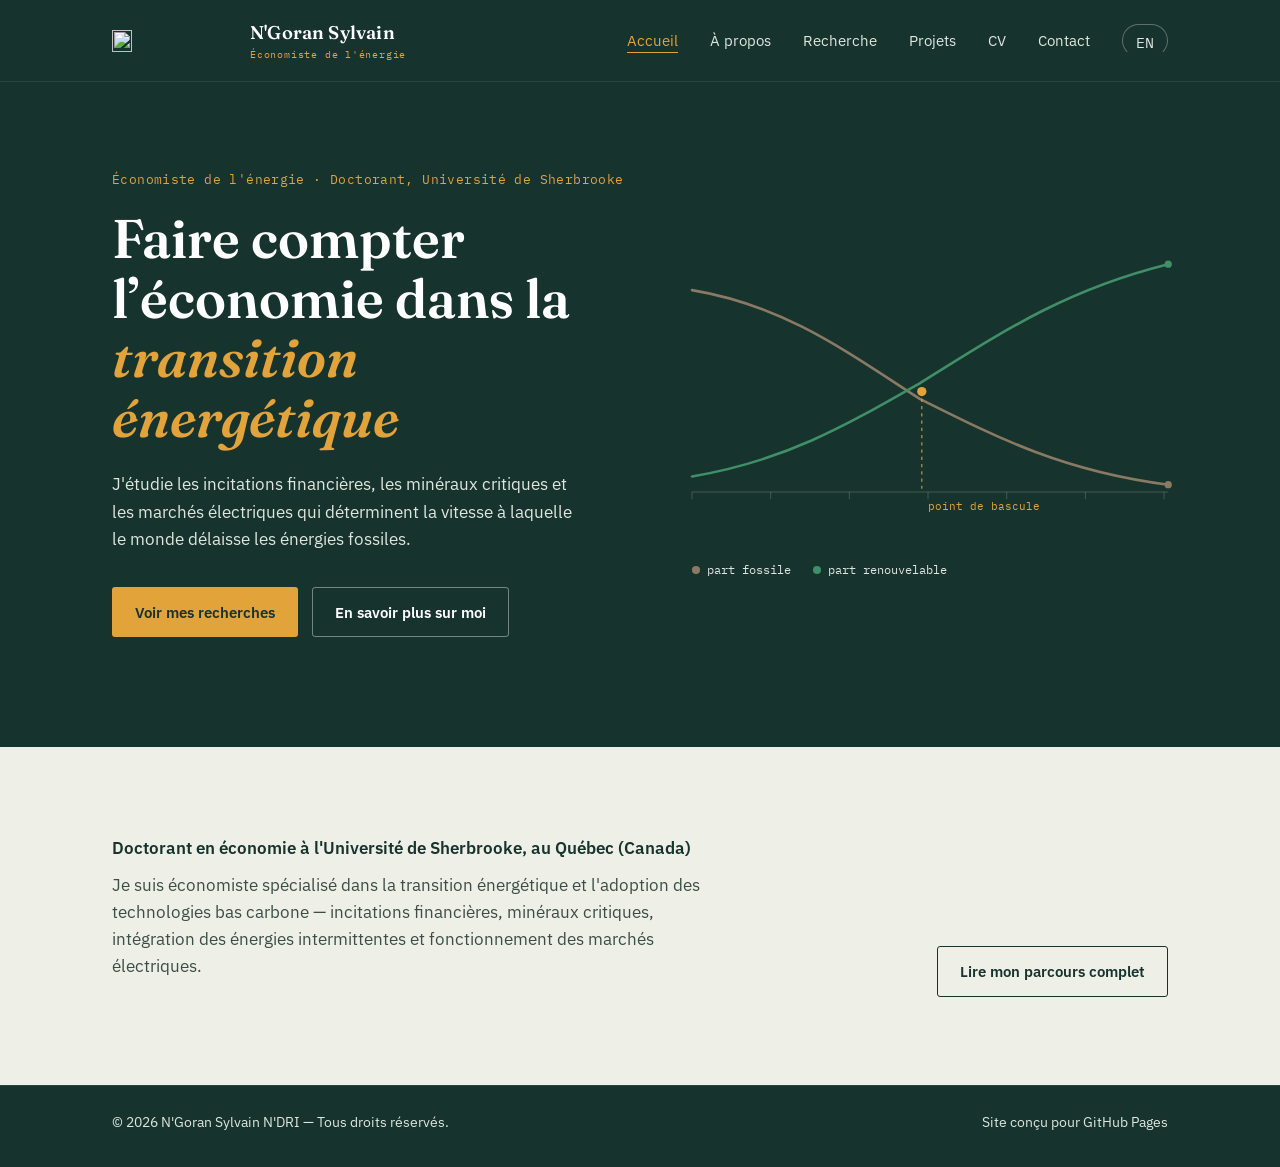
==== commit e6b4ebde: "Add files via upload" ====
--- a/index.html
+++ b/index.html
@@ -17,7 +17,10 @@
 
 <header class="site-header">
   <nav class="nav">
-    <a class="wordmark" href="index.html">N'Goran Sylvain N'DRI<small>Économiste de l'énergie</small></a>
+    <a class="wordmark" href="index.html">
+      <img class="wordmark-logo" src="assets/img/logo.png" alt="" width="126" height="22" style="height:22px;width:auto;display:block;">
+      <span>N'Goran Sylvain<small>Économiste de l'énergie</small></span>
+    </a>
     <button class="nav-toggle" aria-expanded="false" aria-label="Ouvrir le menu">☰</button>
     <ul class="nav-links">
       <li><a href="index.html" aria-current="page">Accueil</a></li>
--- a/assets/css/style.css
+++ b/assets/css/style.css
@@ -1,27 +1,24 @@
 /* ============================================================
-   N'Goran Sylvain N'DRI — site personnel
-   Design: transition énergétique — courbe qui décline (fossile)
-   croisant une courbe qui monte (renouvelables). Encre profonde
-   + papier froid + accent voltage. Serif de caractère pour les
-   titres, sans-serif technique pour le texte courant.
+   N'Goran Sylvain N'DRI — site personnel (version multi-pages)
+   Design : transition énergétique — une courbe qui décline
+   (fossile) croise une courbe qui monte (renouvelables).
+   Encre profonde + papier froid + accent voltage.
    ============================================================ */
 
 :root{
-  /* Couleurs */
-  --ink:        #12211d;   /* texte principal, quasi noir teinté sapin */
-  --ink-soft:   #3c4d47;   /* texte secondaire */
-  --paper:      #eef0e7;   /* fond clair, papier froid (pas crème) */
-  --paper-2:    #e4e7db;   /* fond des blocs / cartes */
-  --line:       #c9cdba;   /* traits, séparateurs */
-  --teal:       #17332e;   /* fond sombre principal (nav, hero, footer) */
-  --teal-2:     #204540;   /* dégradé / survol sur fond sombre */
+  --ink:        #12211d;
+  --ink-soft:   #3c4d47;
+  --paper:      #eef0e7;
+  --paper-2:    #e4e7db;
+  --line:       #c9cdba;
+  --teal:       #17332e;
+  --teal-2:     #204540;
   --paper-on-teal: #dfe6de;
-  --amber:      #e2a33b;   /* accent "voltage" */
+  --amber:      #e2a33b;
   --amber-dim:  #b9822c;
-  --fossil:     #8a7a63;   /* courbe qui décline */
-  --renew:      #3f8f68;   /* courbe qui monte */
-
-  /* Typo */
+  --fossil:     #8a7a63;
+  --renew:      #3f8f68;
+
   --font-display: "Fraunces", "Iowan Old Style", "Palatino Linotype", serif;
   --font-body: "IBM Plex Sans", -apple-system, "Segoe UI", sans-serif;
   --font-mono: "IBM Plex Mono", ui-monospace, SFMono-Regular, monospace;
@@ -31,9 +28,7 @@
 
 *, *::before, *::after{ box-sizing: border-box; }
 
-html{
-  scroll-behavior: smooth;
-}
+html{ scroll-behavior: smooth; }
 
 @media (prefers-reduced-motion: reduce){
   html{ scroll-behavior: auto; }
@@ -51,7 +46,6 @@
 }
 
 img{ max-width: 100%; display: block; }
-
 a{ color: inherit; }
 
 h1, h2, h3{
@@ -69,12 +63,7 @@
   padding: 0 32px;
 }
 
-section{
-  padding: 96px 0;
-  border-bottom: 1px solid var(--line);
-}
-
-section:last-of-type{ border-bottom: none; }
+section{ padding: 96px 0; }
 
 .eyebrow{
   font-family: var(--font-mono);
@@ -94,9 +83,7 @@
   flex-wrap: wrap;
 }
 
-.section-head h2{
-  font-size: clamp(1.7rem, 3vw, 2.3rem);
-}
+.section-head h2{ font-size: clamp(1.7rem, 3vw, 2.3rem); }
 
 .section-head p{
   margin: 0;
@@ -143,6 +130,15 @@
   color: #fff;
   text-decoration: none;
   letter-spacing: 0.01em;
+  display: flex;
+  align-items: center;
+  gap: 12px;
+}
+
+.wordmark-logo{
+  height: 22px;
+  width: auto;
+  display: block;
 }
 
 .wordmark small{
@@ -163,9 +159,7 @@
   padding: 0;
 }
 
-.nav-links li:not(:last-child){
-  margin-right: 4px; /* filet de sécurité si "gap" en flex n'est pas supporté */
-}
+.nav-links li:not(:last-child){ margin-right: 4px; }
 
 .nav-links a{
   text-decoration: none;
@@ -182,29 +176,21 @@
   border-color: var(--amber);
 }
 
-.lang-toggle{
-  display: inline-flex;
-  border: 1px solid rgba(255,255,255,0.25);
+.nav-links a[aria-current="page"]{
+  color: var(--amber);
+  border-color: var(--amber);
+}
+
+.lang-link{
+  display: inline-block;
+  border: 1px solid rgba(255,255,255,0.3);
   border-radius: 999px;
-  overflow: hidden;
-  margin-left: 8px;
-}
-
-.lang-toggle button{
-  background: transparent;
-  border: none;
-  color: var(--paper-on-teal);
+  padding: 5px 13px;
   font-family: var(--font-mono);
   font-size: 0.72rem;
-  padding: 6px 12px;
-  cursor: pointer;
-}
-
-.lang-toggle button[aria-pressed="true"]{
-  background: var(--amber);
-  color: var(--teal);
-  font-weight: 600;
-}
+  text-decoration: none !important;
+}
+.lang-link:hover{ border-color: var(--amber); color: var(--amber) !important; }
 
 .nav-toggle{
   display: none;
@@ -217,11 +203,10 @@
   cursor: pointer;
 }
 
-/* -------------------- Hero -------------------- */
+/* -------------------- Hero (page d'accueil) -------------------- */
 .hero{
   background: var(--teal);
   color: var(--paper-on-teal);
-  border-bottom: none;
   padding: 88px 0 110px;
   position: relative;
   overflow: hidden;
@@ -249,10 +234,7 @@
   margin-bottom: 22px;
 }
 
-.hero h1 em{
-  font-style: italic;
-  color: var(--amber);
-}
+.hero h1 em{ font-style: italic; color: var(--amber); }
 
 .hero-lede{
   color: var(--paper-on-teal);
@@ -261,11 +243,7 @@
   margin-bottom: 34px;
 }
 
-.hero-actions{
-  display: flex;
-  gap: 14px;
-  flex-wrap: wrap;
-}
+.hero-actions{ display: flex; gap: 14px; flex-wrap: wrap; }
 
 .btn{
   display: inline-block;
@@ -279,32 +257,18 @@
   cursor: pointer;
   transition: transform 0.12s ease, background 0.15s ease, color 0.15s ease, border-color .15s ease;
 }
-
 .btn:hover{ transform: translateY(-1px); }
 
-.btn-primary{
-  background: var(--amber);
-  color: var(--teal);
-}
+.btn-primary{ background: var(--amber); color: var(--teal); }
 .btn-primary:hover{ background: #eeb355; }
 
-.btn-ghost{
-  background: transparent;
-  color: #fff;
-  border-color: rgba(255,255,255,0.4);
-}
+.btn-ghost{ background: transparent; color: #fff; border-color: rgba(255,255,255,0.4); }
 .btn-ghost:hover{ border-color: #fff; }
 
-.btn-outline{
-  background: transparent;
-  color: var(--teal);
-  border-color: var(--teal);
-}
+.btn-outline{ background: transparent; color: var(--teal); border-color: var(--teal); }
 .btn-outline:hover{ background: var(--teal); color: #fff; }
 
-/* Hero chart: fossil curve declining vs renewables curve rising */
 .hero-chart{ position: relative; }
-
 .hero-chart svg{ width: 100%; height: auto; overflow: visible; }
 
 .chart-caption{
@@ -318,6 +282,28 @@
 .chart-caption span{ display: inline-flex; align-items: center; gap: 7px; }
 .dot{ width: 8px; height: 8px; border-radius: 50%; display: inline-block; }
 
+.home-intro{ padding: 88px 0; }
+.home-intro .container{
+  display: grid;
+  grid-template-columns: 1fr auto;
+  gap: 40px;
+  align-items: end;
+}
+.home-intro p{ color: var(--ink-soft); font-size: 1.05rem; }
+
+/* -------------------- Page banner (pages internes) -------------------- */
+.page-banner{
+  background: var(--teal);
+  color: var(--paper-on-teal);
+  padding: 64px 0;
+}
+.page-banner .eyebrow{ color: var(--amber); }
+.page-banner h1{
+  color: #fff;
+  font-size: clamp(1.9rem, 3.6vw, 2.6rem);
+}
+.page-banner p{ color: var(--paper-on-teal); margin-top: 14px; max-width: 52ch; }
+
 /* -------------------- About -------------------- */
 .about-grid{
   display: grid;
@@ -325,10 +311,7 @@
   gap: 56px;
 }
 
-.about-portrait img{
-  border-radius: 3px;
-  border: 1px solid var(--line);
-}
+.about-portrait img{ border-radius: 3px; border: 1px solid var(--line); }
 
 .about-credentials{
   margin-top: 22px;
@@ -337,7 +320,6 @@
   font-size: 0.88rem;
   color: var(--ink-soft);
 }
-
 .about-credentials dt{
   font-family: var(--font-mono);
   font-size: 0.7rem;
@@ -362,12 +344,7 @@
 }
 
 /* -------------------- Research -------------------- */
-.paper-list{
-  list-style: none;
-  margin: 0;
-  padding: 0;
-  border-top: 1px solid var(--line);
-}
+.paper-list{ list-style: none; margin: 0; padding: 0; border-top: 1px solid var(--line); }
 
 .paper-item{
   display: grid;
@@ -377,25 +354,9 @@
   border-bottom: 1px solid var(--line);
 }
 
-.paper-year{
-  font-family: var(--font-mono);
-  color: var(--amber-dim);
-  font-size: 0.95rem;
-  padding-top: 3px;
-}
-
-.paper-title{
-  font-family: var(--font-display);
-  font-size: 1.18rem;
-  color: var(--ink);
-  margin-bottom: 4px;
-}
-
-.paper-coauthors{
-  font-size: 0.9rem;
-  color: var(--ink-soft);
-  margin: 0;
-}
+.paper-year{ font-family: var(--font-mono); color: var(--amber-dim); font-size: 0.95rem; padding-top: 3px; }
+.paper-title{ font-family: var(--font-display); font-size: 1.18rem; color: var(--ink); margin-bottom: 4px; }
+.paper-coauthors{ font-size: 0.9rem; color: var(--ink-soft); margin: 0; }
 
 /* -------------------- Projects -------------------- */
 .project-grid{
@@ -414,25 +375,9 @@
   gap: 10px;
 }
 
-.project-tag{
-  font-family: var(--font-mono);
-  font-size: 0.68rem;
-  color: var(--amber-dim);
-  letter-spacing: 0.02em;
-}
-
-.project-card h3{
-  font-size: 1.08rem;
-  font-family: var(--font-display);
-}
-
-.project-card p{
-  font-size: 0.9rem;
-  color: var(--ink-soft);
-  margin: 0;
-  flex-grow: 1;
-}
-
+.project-tag{ font-family: var(--font-mono); font-size: 0.68rem; color: var(--amber-dim); letter-spacing: 0.02em; }
+.project-card h3{ font-size: 1.08rem; font-family: var(--font-display); }
+.project-card p{ font-size: 0.9rem; color: var(--ink-soft); margin: 0; flex-grow: 1; }
 .project-card a{
   font-size: 0.88rem;
   font-weight: 600;
@@ -441,38 +386,33 @@
   border-bottom: 1px solid var(--amber);
   align-self: flex-start;
 }
-
 .project-card a:hover{ color: var(--amber-dim); }
 
 /* -------------------- CV -------------------- */
-.cv-section{
-  background: var(--paper-2);
-}
-
 .cv-box{
   display: flex;
   justify-content: space-between;
   align-items: center;
   gap: 24px;
   flex-wrap: wrap;
-  background: var(--paper);
+  background: var(--paper-2);
   border: 1px solid var(--line);
   padding: 36px 40px;
 }
-
 .cv-box p{ margin: 0; color: var(--ink-soft); max-width: 46ch; }
-
 .cv-actions{ display: flex; gap: 12px; flex-wrap: wrap; }
 
+.cv-notice{
+  margin-top: 28px;
+  font-size: 0.88rem;
+  color: var(--ink-soft);
+  border-left: 3px solid var(--line);
+  padding-left: 16px;
+}
+
 /* -------------------- Contact -------------------- */
-.contact-section{
-  background: var(--teal);
-  color: var(--paper-on-teal);
-  border-bottom: none;
-  text-align: left;
-}
-
-.contact-section h2{ color: #fff; }
+.contact-section{ background: var(--teal); color: var(--paper-on-teal); }
+.contact-section h1, .contact-section h2{ color: #fff; }
 
 .contact-grid{
   display: grid;
@@ -483,15 +423,7 @@
 
 .contact-lede{ max-width: 46ch; color: var(--paper-on-teal); }
 
-.social-list{
-  list-style: none;
-  margin: 0;
-  padding: 0;
-  display: flex;
-  flex-direction: column;
-  gap: 2px;
-}
-
+.social-list{ list-style: none; margin: 0; padding: 0; display: flex; flex-direction: column; gap: 2px; }
 .social-list a{
   display: flex;
   justify-content: space-between;
@@ -503,13 +435,7 @@
   font-family: var(--font-display);
   font-size: 1.05rem;
 }
-
-.social-list a span.hint{
-  font-family: var(--font-mono);
-  font-size: 0.7rem;
-  color: var(--amber);
-}
-
+.social-list a span.hint{ font-family: var(--font-mono); font-size: 0.7rem; color: var(--amber); }
 .social-list a:hover{ color: var(--amber); }
 
 /* -------------------- Footer -------------------- */
@@ -518,15 +444,9 @@
   color: var(--paper-on-teal);
   padding: 26px 0 34px;
   font-size: 0.85rem;
-}
-
-.site-footer .container{
-  display: flex;
-  justify-content: space-between;
-  gap: 16px;
-  flex-wrap: wrap;
-}
-
+  border-top: 1px solid rgba(255,255,255,0.08);
+}
+.site-footer .container{ display: flex; justify-content: space-between; gap: 16px; flex-wrap: wrap; }
 .site-footer a{ color: var(--amber); text-decoration: none; }
 
 /* -------------------- Responsive -------------------- */
@@ -536,6 +456,7 @@
   .about-grid{ grid-template-columns: 1fr; }
   .about-portrait img{ max-width: 200px; }
   .contact-grid{ grid-template-columns: 1fr; }
+  .home-intro .container{ grid-template-columns: 1fr; align-items: start; }
   section{ padding: 64px 0; }
 }
 
@@ -555,12 +476,7 @@
   }
   .nav-links.open{ display: flex; }
   .nav-toggle{ display: inline-block; }
-  .lang-toggle{ margin-left: 0; margin-top: 8px; }
   .cv-box{ flex-direction: column; align-items: flex-start; }
 }
 
-/* -------------------- Focus visibility -------------------- */
-a:focus-visible, button:focus-visible{
-  outline: 2px solid var(--amber);
-  outline-offset: 2px;
-}
+a:focus-visible, button:focus-visible{ outline: 2px solid var(--amber); outline-offset: 2px; }
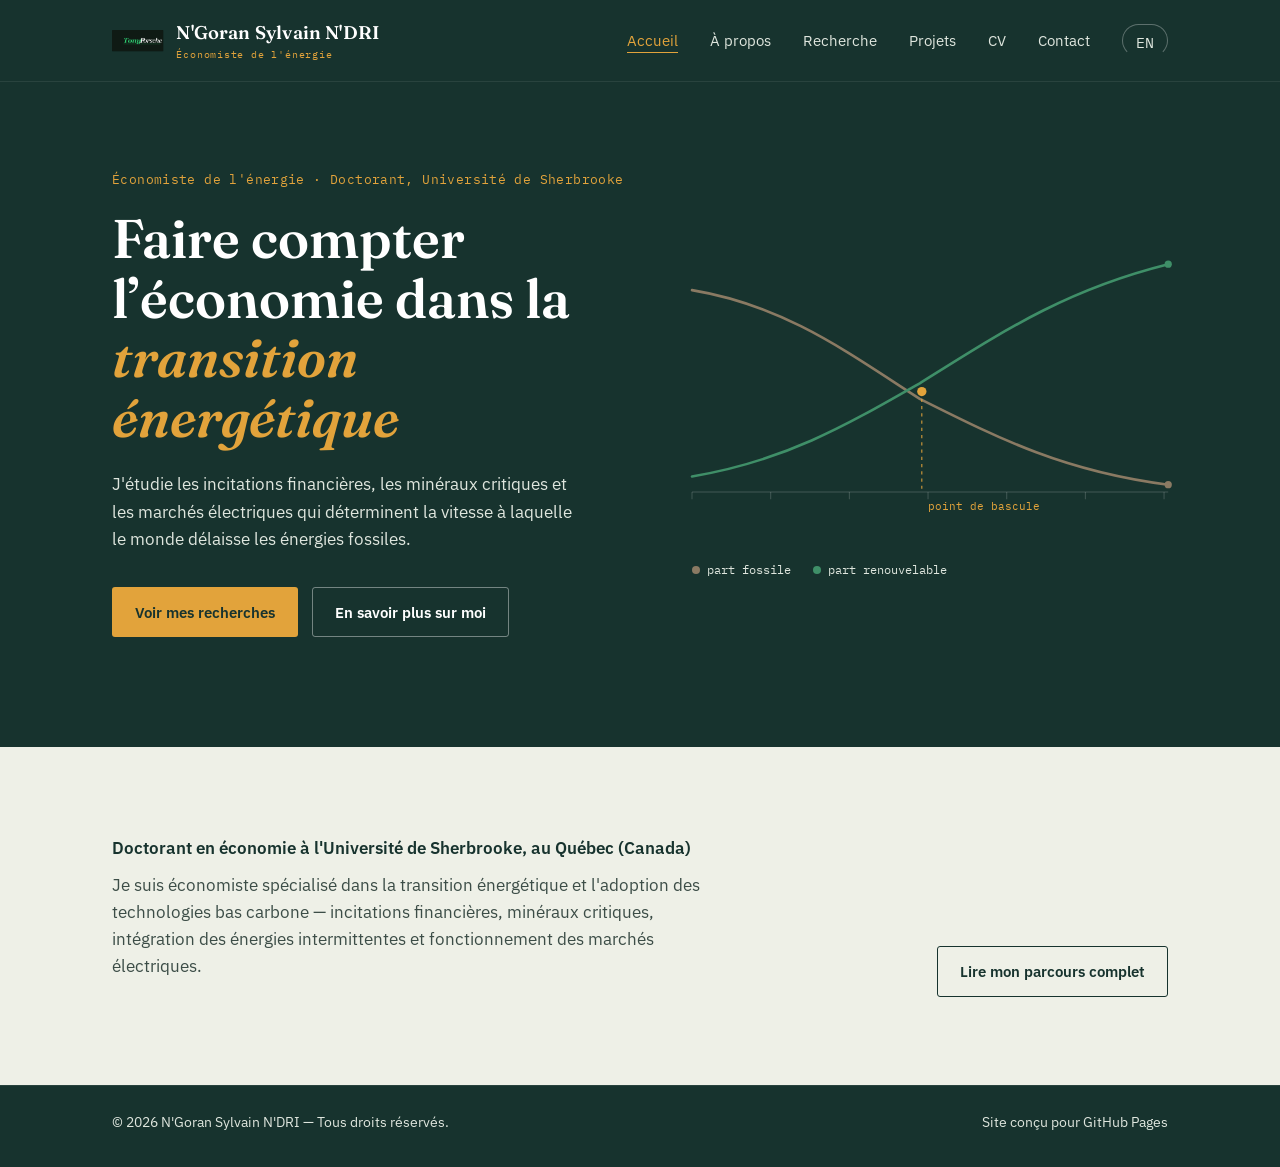
==== commit 93b980c1: "Update index.html" ====
--- a/index.html
+++ b/index.html
@@ -19,7 +19,7 @@
   <nav class="nav">
     <a class="wordmark" href="index.html">
       <img class="wordmark-logo" src="assets/img/logo.png" alt="" width="126" height="22" style="height:22px;width:auto;display:block;">
-      <span>N'Goran Sylvain<small>Économiste de l'énergie</small></span>
+      <span>N'Goran Sylvain N'DRI<small>Économiste de l'énergie</small></span>
     </a>
     <button class="nav-toggle" aria-expanded="false" aria-label="Ouvrir le menu">☰</button>
     <ul class="nav-links">
--- a/assets/css/style.css
+++ b/assets/css/style.css
@@ -12,7 +12,7 @@
   --paper-2:    #e4e7db;
   --line:       #c9cdba;
   --teal:       #17332e;
-  --teal-2:     #204540;
+  --teal-2:     ##008080;
   --paper-on-teal: #dfe6de;
   --amber:      #e2a33b;
   --amber-dim:  #b9822c;
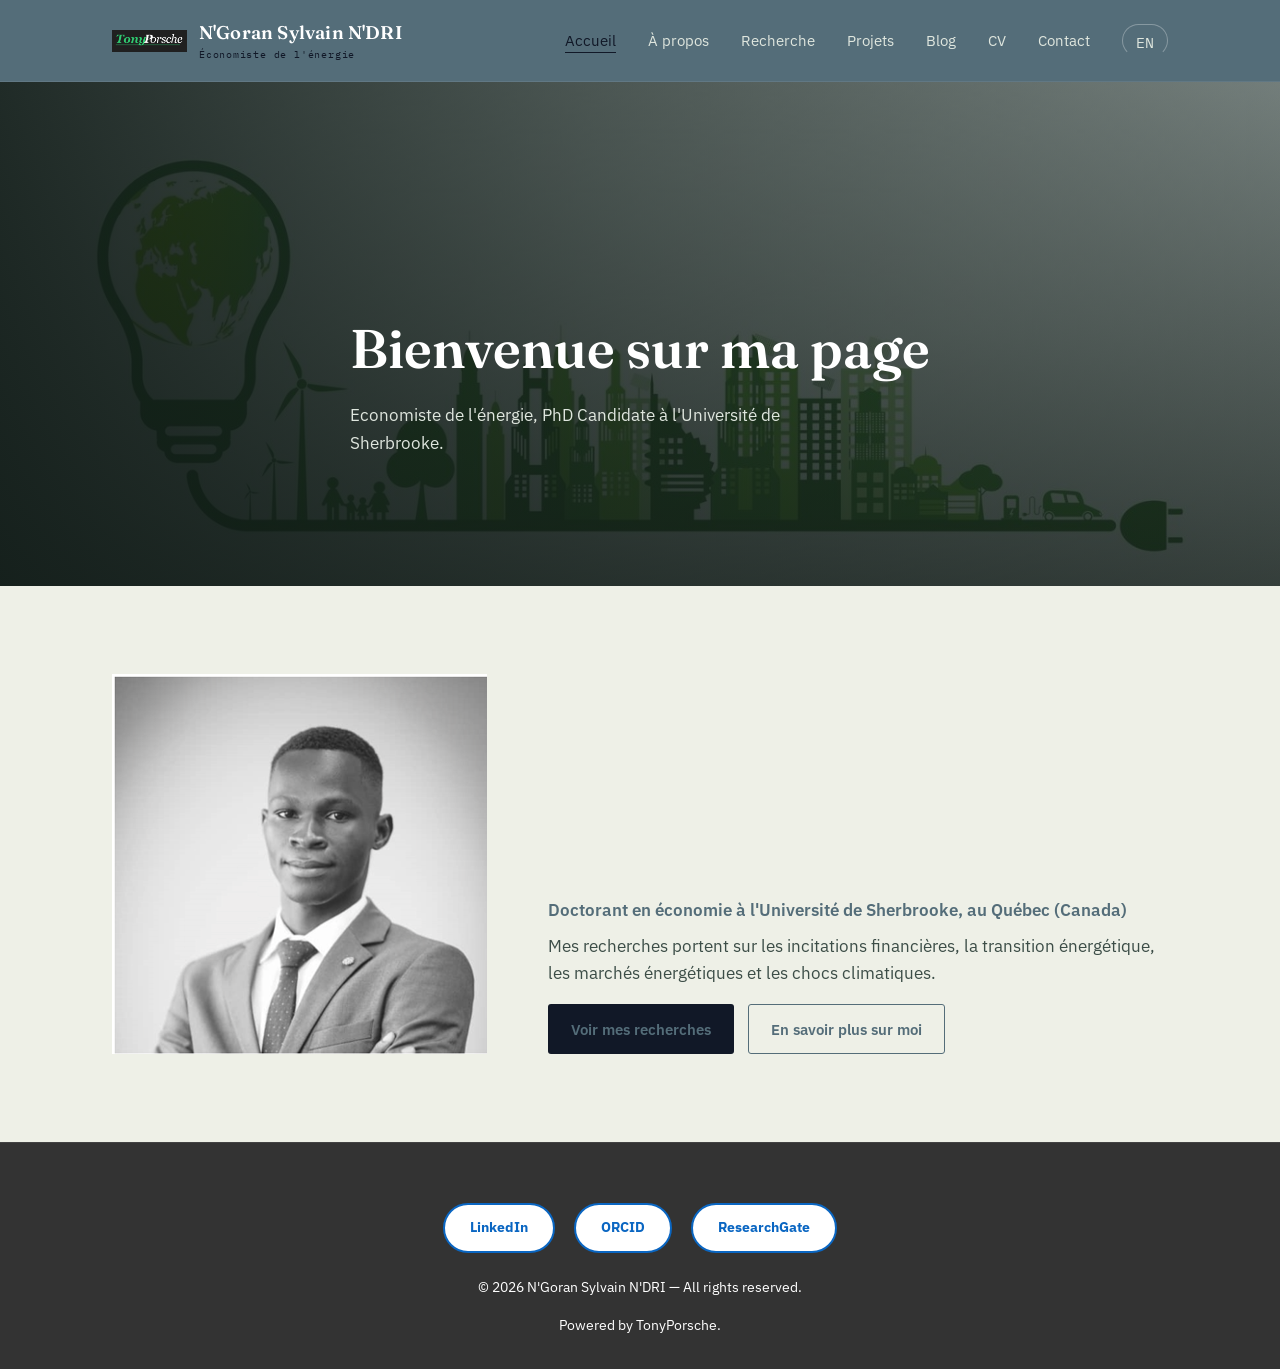
==== commit c934e814: "Update index.html" ====
--- a/index.html
+++ b/index.html
@@ -3,7 +3,7 @@
 <head>
 <meta charset="UTF-8">
 <meta name="viewport" content="width=device-width, initial-scale=1.0">
-<title>N'Goran Sylvain N'DRI — Économiste de l'énergie</title>
+<title>N'Goran Sylvain N'DRI - Économiste de l'énergie</title>
 
 <link rel="preconnect" href="https://fonts.googleapis.com">
 <link rel="preconnect" href="https://fonts.gstatic.com" crossorigin>
@@ -27,6 +27,7 @@
       <li><a href="a-propos.html">À propos</a></li>
       <li><a href="recherche.html">Recherche</a></li>
       <li><a href="projets.html">Projets</a></li>
+      <li><a href="blog.html">Blog</a></li>
       <li><a href="cv.html">CV</a></li>
       <li><a href="contact.html">Contact</a></li>
       <li><a class="lang-link" href="en/index.html">EN</a></li>
@@ -36,65 +37,109 @@
 
 <main id="main">
 
-  <section class="hero">
+  <section class="hero banner-photo" style="background-image:url('assets/img/banners/home.jpg');">
     <div class="container">
+
       <div class="hero-text">
-        <span class="hero-eyebrow">Économiste de l'énergie · Doctorant, Université de Sherbrooke</span>
-        <h1>Faire compter l’économie dans la <em>transition énergétique</em></h1>
-        <p class="hero-lede">J'étudie les incitations financières, les minéraux critiques et les marchés électriques qui déterminent la vitesse à laquelle le monde délaisse les énergies fossiles.</p>
-        <div class="hero-actions">
-          <a class="btn btn-primary" href="recherche.html">Voir mes recherches</a>
-          <a class="btn btn-ghost" href="a-propos.html">En savoir plus sur moi</a>
-        </div>
+        <h1>Bienvenue sur ma page</h1>
+        <p class="hero-lede">Economiste de l'énergie, PhD Candidate à l'Université de Sherbrooke.</p>
       </div>
-      
-      <div class="hero-chart" aria-hidden="true">
-        <svg viewBox="0 0 460 300" xmlns="http://www.w3.org/2000/svg">
-          <line x1="0" y1="255" x2="460" y2="255" stroke="rgba(255,255,255,0.18)" stroke-width="1"/>
-          <g stroke="rgba(255,255,255,0.18)" stroke-width="1">
-            <line x1="0" y1="255" x2="0" y2="262"/>
-            <line x1="76" y1="255" x2="76" y2="262"/>
-            <line x1="152" y1="255" x2="152" y2="262"/>
-            <line x1="228" y1="255" x2="228" y2="262"/>
-            <line x1="304" y1="255" x2="304" y2="262"/>
-            <line x1="380" y1="255" x2="380" y2="262"/>
-            <line x1="456" y1="255" x2="456" y2="262"/>
-          </g>
-          <path d="M0,60 C 90,75 150,120 220,165 C 300,205 360,235 460,248"
-                fill="none" stroke="var(--fossil)" stroke-width="2.5" stroke-linecap="round"/>
-          <path d="M0,240 C 90,225 150,190 220,150 C 300,100 360,60 460,35"
-                fill="none" stroke="var(--renew)" stroke-width="2.5" stroke-linecap="round"/>
-          <circle cx="222" cy="158" r="4.5" fill="var(--amber)"/>
-          <line x1="222" y1="158" x2="222" y2="255" stroke="var(--amber)" stroke-width="1" stroke-dasharray="3 4"/>
-          <text x="228" y="272" fill="var(--amber)" font-family="IBM Plex Mono, monospace" font-size="11">point de bascule</text>
-          <circle cx="460" cy="248" r="3.5" fill="var(--fossil)"/>
-          <circle cx="460" cy="35" r="3.5" fill="var(--renew)"/>
-        </svg>
-        <div class="chart-caption">
-          <span><i class="dot" style="background:var(--fossil)"></i><span>part fossile</span></span>
-          <span><i class="dot" style="background:var(--renew)"></i><span>part renouvelable</span></span>
-        </div>
-      </div>
-
     </div>
   </section>
 
-  <section class="home-intro">
-    <div class="container">
-      <div>
-        <p style="font-weight:600;color:var(--teal);margin-bottom:10px;">Doctorant en économie à l'Université de Sherbrooke, au Québec (Canada)</p>
-        <p>Je suis économiste spécialisé dans la transition énergétique et l'adoption des technologies bas carbone — incitations financières, minéraux critiques, intégration des énergies intermittentes et fonctionnement des marchés électriques.</p>
+<section class="home-intro">
+  <div class="container home-intro-content">
+
+    <!-- Photo à gauche -->
+    <div class="home-photo">
+      <img src="assets/img/portrait.png" alt="N'Goran Sylvain N'DRI">
+    </div>
+
+    <!-- Texte à droite -->
+    <div class="home-text">
+      <p style="font-weight:600;color:var(--teal);margin-bottom:10px;">
+        Doctorant en économie à l'Université de Sherbrooke, au Québec (Canada)
+      </p>
+
+      <p>
+        Mes recherches portent sur les incitations financières, la transition
+        énergétique, les marchés énergétiques et les chocs climatiques.
+      </p>
+
+      <div class="hero-actions">
+        <a class="btn btn-primary" href="recherche.html">
+          Voir mes recherches
+        </a>
+
+        <a class="btn btn-outline" href="a-propos.html">
+          En savoir plus sur moi
+        </a>
       </div>
-      <a class="btn btn-outline" href="a-propos.html">Lire mon parcours complet</a>
     </div>
-  </section>
+
+  </div>
+</section>
 
 </main>
 
 <footer class="site-footer">
   <div class="container">
-    <span>© 2026 N'Goran Sylvain N'DRI — Tous droits réservés.</span>
-    <span>Site conçu pour GitHub Pages</span>
+
+    <!-- Boutons réseaux -->
+<div style="text-align:center; margin-top:20px;">
+
+    <a href="https://www.linkedin.com/in/sylvainndri/"
+       target="_blank"
+       style="
+           display:inline-block;
+           margin:8px;
+           padding:12px 25px;
+           background:#ffffff;
+           color:#0A66C2;
+           text-decoration:none;
+           border-radius:30px;
+           font-weight:bold;
+           border:2px solid #0A66C2;">
+        LinkedIn
+    </a>
+
+    <a href="https://orcid.org/0009-0001-8800-6380"
+       target="_blank"
+       style="
+           display:inline-block;
+           margin:8px;
+           padding:12px 25px;
+           background:#ffffff;
+           color:#0A66C2;
+           text-decoration:none;
+           border-radius:30px;
+           font-weight:bold;
+           border:2px solid #0A66C2;">
+        ORCID
+    </a>
+
+    <a href="https://www.researchgate.net/profile/Ngoran-Sylvain-Ndri"
+       target="_blank"
+       style="
+           display:inline-block;
+           margin:8px;
+           padding:12px 25px;
+           background:#ffffff;
+           color:#0A66C2;
+           text-decoration:none;
+           border-radius:30px;
+           font-weight:bold;
+           border:2px solid #0A66C2;">
+        ResearchGate
+    </a>
+
+</div>
+
+    <!-- Copyright -->
+    <span>© 2026 N'Goran Sylvain N'DRI — All rights reserved.</span>
+    <span>Powered by TonyPorsche.</span>
+
+
   </div>
 </footer>
 
--- a/assets/css/style.css
+++ b/assets/css/style.css
@@ -11,10 +11,10 @@
   --paper:      #eef0e7;
   --paper-2:    #e4e7db;
   --line:       #c9cdba;
-  --teal:       #17332e;
-  --teal-2:     ##008080;
+  --teal:       #546D79;
+  --teal-2:     #204540;
   --paper-on-teal: #dfe6de;
-  --amber:      #e2a33b;
+  --amber:       #111827;
   --amber-dim:  #b9822c;
   --fossil:     #8a7a63;
   --renew:      #3f8f68;
@@ -203,21 +203,47 @@
   cursor: pointer;
 }
 
+/* -------------------- Bannières photo (hero + pages internes + contact) --------
+   Chaque section peut recevoir sa propre photo de fond via un style="" inline
+   (background-image). Un dégradé sombre (::before) garde le texte lisible
+   par-dessus n'importe quelle image ; tant qu'aucune photo n'est fournie,
+   c'est simplement le fond --teal qui s'affiche. */
+.banner-photo{
+  background-color: var(--teal);
+  background-size: cover;
+  background-position: center;
+  background-repeat: no-repeat;
+  position: relative;
+}
+
+.banner-photo::before{
+  content: "";
+  position: absolute;
+  inset: 0;
+  background:
+    linear-gradient(90deg, rgba(15,26,22,0.88) 0%, rgba(15,26,22,0.6) 45%, rgba(15,26,22,0.3) 100%),
+    linear-gradient(180deg, rgba(23,51,46,0.35) 0%, rgba(15,26,22,0.75) 100%);
+  pointer-events: none;
+}
+
+.banner-photo > .container,
+.banner-photo > *{
+  position: relative;
+  z-index: 1;
+}
+
 /* -------------------- Hero (page d'accueil) -------------------- */
 .hero{
-  background: var(--teal);
   color: var(--paper-on-teal);
-  padding: 88px 0 110px;
-  position: relative;
-  overflow: hidden;
-}
-
-.hero .container{
-  display: grid;
-  grid-template-columns: 1.1fr 1fr;
-  gap: 56px;
-  align-items: center;
-}
+  padding: 150px 0 96px;
+  min-height: 56vh;
+  display: flex;
+  align-items: flex-end;
+}
+
+.hero .container{ max-width: 1120px; }
+
+.hero-text{ max-width: 640px; }
 
 .hero-eyebrow{
   font-family: var(--font-mono);
@@ -268,20 +294,6 @@
 .btn-outline{ background: transparent; color: var(--teal); border-color: var(--teal); }
 .btn-outline:hover{ background: var(--teal); color: #fff; }
 
-.hero-chart{ position: relative; }
-.hero-chart svg{ width: 100%; height: auto; overflow: visible; }
-
-.chart-caption{
-  display: flex;
-  gap: 22px;
-  margin-top: 14px;
-  font-family: var(--font-mono);
-  font-size: 0.72rem;
-  color: var(--paper-on-teal);
-}
-.chart-caption span{ display: inline-flex; align-items: center; gap: 7px; }
-.dot{ width: 8px; height: 8px; border-radius: 50%; display: inline-block; }
-
 .home-intro{ padding: 88px 0; }
 .home-intro .container{
   display: grid;
@@ -293,9 +305,8 @@
 
 /* -------------------- Page banner (pages internes) -------------------- */
 .page-banner{
-  background: var(--teal);
   color: var(--paper-on-teal);
-  padding: 64px 0;
+  padding: 90px 0 72px;
 }
 .page-banner .eyebrow{ color: var(--amber); }
 .page-banner h1{
@@ -449,10 +460,105 @@
 .site-footer .container{ display: flex; justify-content: space-between; gap: 16px; flex-wrap: wrap; }
 .site-footer a{ color: var(--amber); text-decoration: none; }
 
+
+
+
+.site-footer {
+  background-color: #333333;
+  color: #FFFFFF;
+  text-align: center;
+  padding: 2rem 0;
+}
+
+.site-footer .container {
+  display: flex;
+  flex-direction: column;
+  align-items: center;
+  gap: 1rem;
+}
+
+.footer-info {
+  display: flex;
+  flex-direction: column;
+  align-items: center;
+  gap: 0.35rem;
+}
+
+.footer-links {
+  display: flex;
+  justify-content: center;
+  align-items: center;
+  gap: 0.75rem;
+  margin-top: 0.5rem;
+}
+
+.footer-links a {
+  display: inline-block;
+  padding: 0.45rem 0.9rem;
+  border: 1px solid #546D79;
+  border-radius: 4px;
+  color: #546D79;
+  text-decoration: none;
+  font-size: 0.75rem;
+  font-weight: 500;
+  letter-spacing: 0.04em;
+  transition: all 0.2s ease;
+}
+
+.footer-links a:hover {
+  background-color: #546D79;
+  color: #fff;
+}
+
+/*--------------------------------- social list ---------------------------*/
+.footer-links {
+  display: flex;
+  justify-content: center;
+  align-items: center;
+  gap: 10px;
+  margin-bottom: 1rem;
+}
+
+.footer-links a {
+  display: flex;
+  align-items: center;
+  justify-content: center;
+
+  min-width: 110px;
+  height: 34px;
+  box-sizing: border-box;
+
+  /* Contour bleu */
+  border: 1px solid #546D79;
+
+  /* Fond blanc */
+  background-color: #FFFFFF;
+
+  /* Texte bleu */
+  color: #546D79;
+
+  border-radius: 4px;
+  text-decoration: none;
+  font-size: 0.75rem;
+  font-weight: 500;
+
+  transition: all 0.2s ease;
+}
+
+.footer-links a:hover {
+  background-color: #546D79;
+  color: #FFFFFF;
+}
+
+
+.social-list .hint {
+  display: none;
+}
+
+
 /* -------------------- Responsive -------------------- */
 @media (max-width: 860px){
-  .hero .container{ grid-template-columns: 1fr; }
-  .hero-chart{ order: -1; }
+  .hero{ padding: 120px 0 72px; min-height: 46vh; }
   .about-grid{ grid-template-columns: 1fr; }
   .about-portrait img{ max-width: 200px; }
   .contact-grid{ grid-template-columns: 1fr; }
